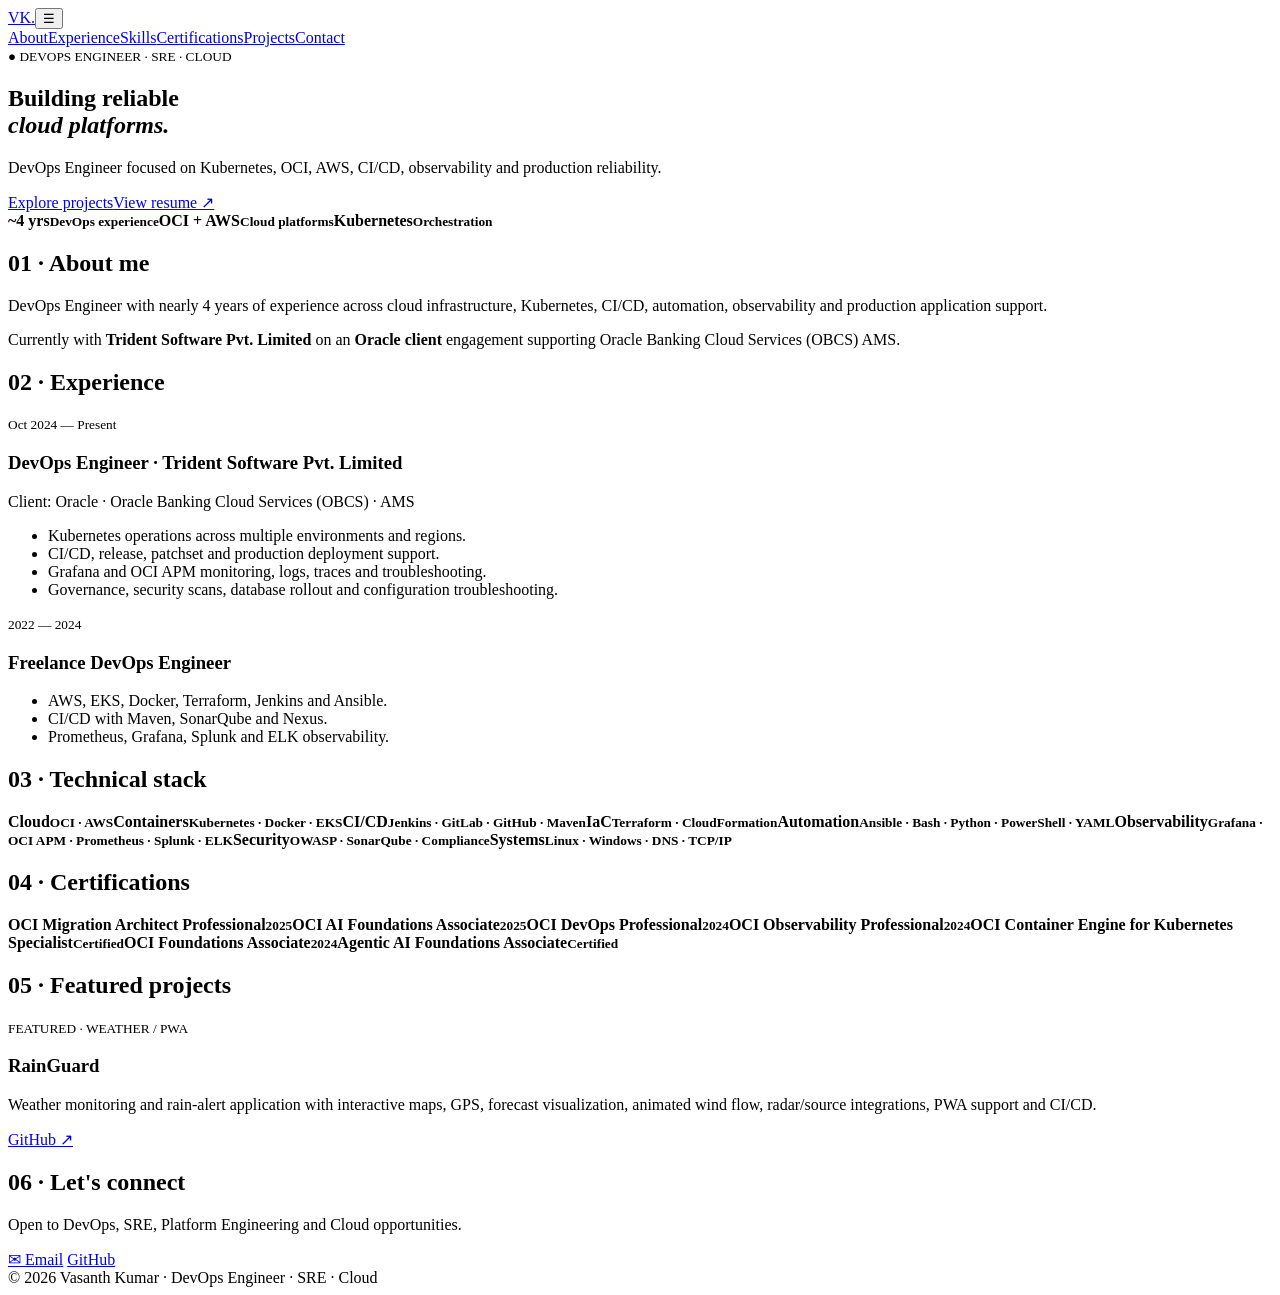
==== index.html @ 2d1461a5 "feat: add professional portfolio homepage" ====
<!doctype html><html lang="en"><head><meta charset="utf-8"><meta name="viewport" content="width=device-width,initial-scale=1"><meta name="description" content="Vasanth Kumar — DevOps Engineer, SRE and Cloud Platform Engineer"><title>Vasanth Kumar | DevOps Engineer • SRE</title><link rel="stylesheet" href="styles.css"></head><body><header><a class="brand" href="#home">VK<span>.</span></a><button id="menu" aria-label="Menu">☰</button><nav><a href="#about">About</a><a href="#experience">Experience</a><a href="#skills">Skills</a><a href="#certifications">Certifications</a><a href="#projects">Projects</a><a href="#contact">Contact</a></nav></header><main><section id="home" class="hero"><small>● DEVOPS ENGINEER · SRE · CLOUD</small><h1>Building reliable<br><em>cloud platforms.</em></h1><p>DevOps Engineer focused on Kubernetes, OCI, AWS, CI/CD, observability and production reliability.</p><div class="actions"><a class="btn" href="#projects">Explore projects</a><a class="btn alt" href="Vasanth_Kumar_DevOps_SRE_Resume_Revised.pdf">View resume ↗</a></div><div class="metrics"><b>~4 yrs<small>DevOps experience</small></b><b>OCI + AWS<small>Cloud platforms</small></b><b>Kubernetes<small>Orchestration</small></b></div></section><section id="about"><h2>01 · About me</h2><div class="card"><p>DevOps Engineer with nearly 4 years of experience across cloud infrastructure, Kubernetes, CI/CD, automation, observability and production application support.</p><p>Currently with <strong>Trident Software Pvt. Limited</strong> on an <strong>Oracle client</strong> engagement supporting Oracle Banking Cloud Services (OBCS) AMS.</p></div></section><section id="experience"><h2>02 · Experience</h2><article><small>Oct 2024 — Present</small><h3>DevOps Engineer · Trident Software Pvt. Limited</h3><p>Client: Oracle · Oracle Banking Cloud Services (OBCS) · AMS</p><ul><li>Kubernetes operations across multiple environments and regions.</li><li>CI/CD, release, patchset and production deployment support.</li><li>Grafana and OCI APM monitoring, logs, traces and troubleshooting.</li><li>Governance, security scans, database rollout and configuration troubleshooting.</li></ul></article><article><small>2022 — 2024</small><h3>Freelance DevOps Engineer</h3><ul><li>AWS, EKS, Docker, Terraform, Jenkins and Ansible.</li><li>CI/CD with Maven, SonarQube and Nexus.</li><li>Prometheus, Grafana, Splunk and ELK observability.</li></ul></article></section><section id="skills"><h2>03 · Technical stack</h2><div class="grid"><b>Cloud<small>OCI · AWS</small></b><b>Containers<small>Kubernetes · Docker · EKS</small></b><b>CI/CD<small>Jenkins · GitLab · GitHub · Maven</small></b><b>IaC<small>Terraform · CloudFormation</small></b><b>Automation<small>Ansible · Bash · Python · PowerShell · YAML</small></b><b>Observability<small>Grafana · OCI APM · Prometheus · Splunk · ELK</small></b><b>Security<small>OWASP · SonarQube · Compliance</small></b><b>Systems<small>Linux · Windows · DNS · TCP/IP</small></b></div></section><section id="certifications"><h2>04 · Certifications</h2><div class="grid"><b>OCI Migration Architect Professional<small>2025</small></b><b>OCI AI Foundations Associate<small>2025</small></b><b>OCI DevOps Professional<small>2024</small></b><b>OCI Observability Professional<small>2024</small></b><b>OCI Container Engine for Kubernetes Specialist<small>Certified</small></b><b>OCI Foundations Associate<small>2024</small></b><b>Agentic AI Foundations Associate<small>Certified</small></b></div></section><section id="projects"><h2>05 · Featured projects</h2><div class="project"><small>FEATURED · WEATHER / PWA</small><h3>RainGuard</h3><p>Weather monitoring and rain-alert application with interactive maps, GPS, forecast visualization, animated wind flow, radar/source integrations, PWA support and CI/CD.</p><a href="https://github.com/Vasanth027/rain-guard" target="_blank">GitHub ↗</a></div></section><section id="contact"><h2>06 · Let's connect</h2><p>Open to DevOps, SRE, Platform Engineering and Cloud opportunities.</p><a class="btn" href="mailto:r.vasanthkumar027@gmail.com">✉ Email</a> <a class="btn alt" href="https://github.com/Vasanth027" target="_blank">GitHub</a></section></main><footer>© 2026 Vasanth Kumar · DevOps Engineer · SRE · Cloud</footer><script src="script.js"></script></body></html>
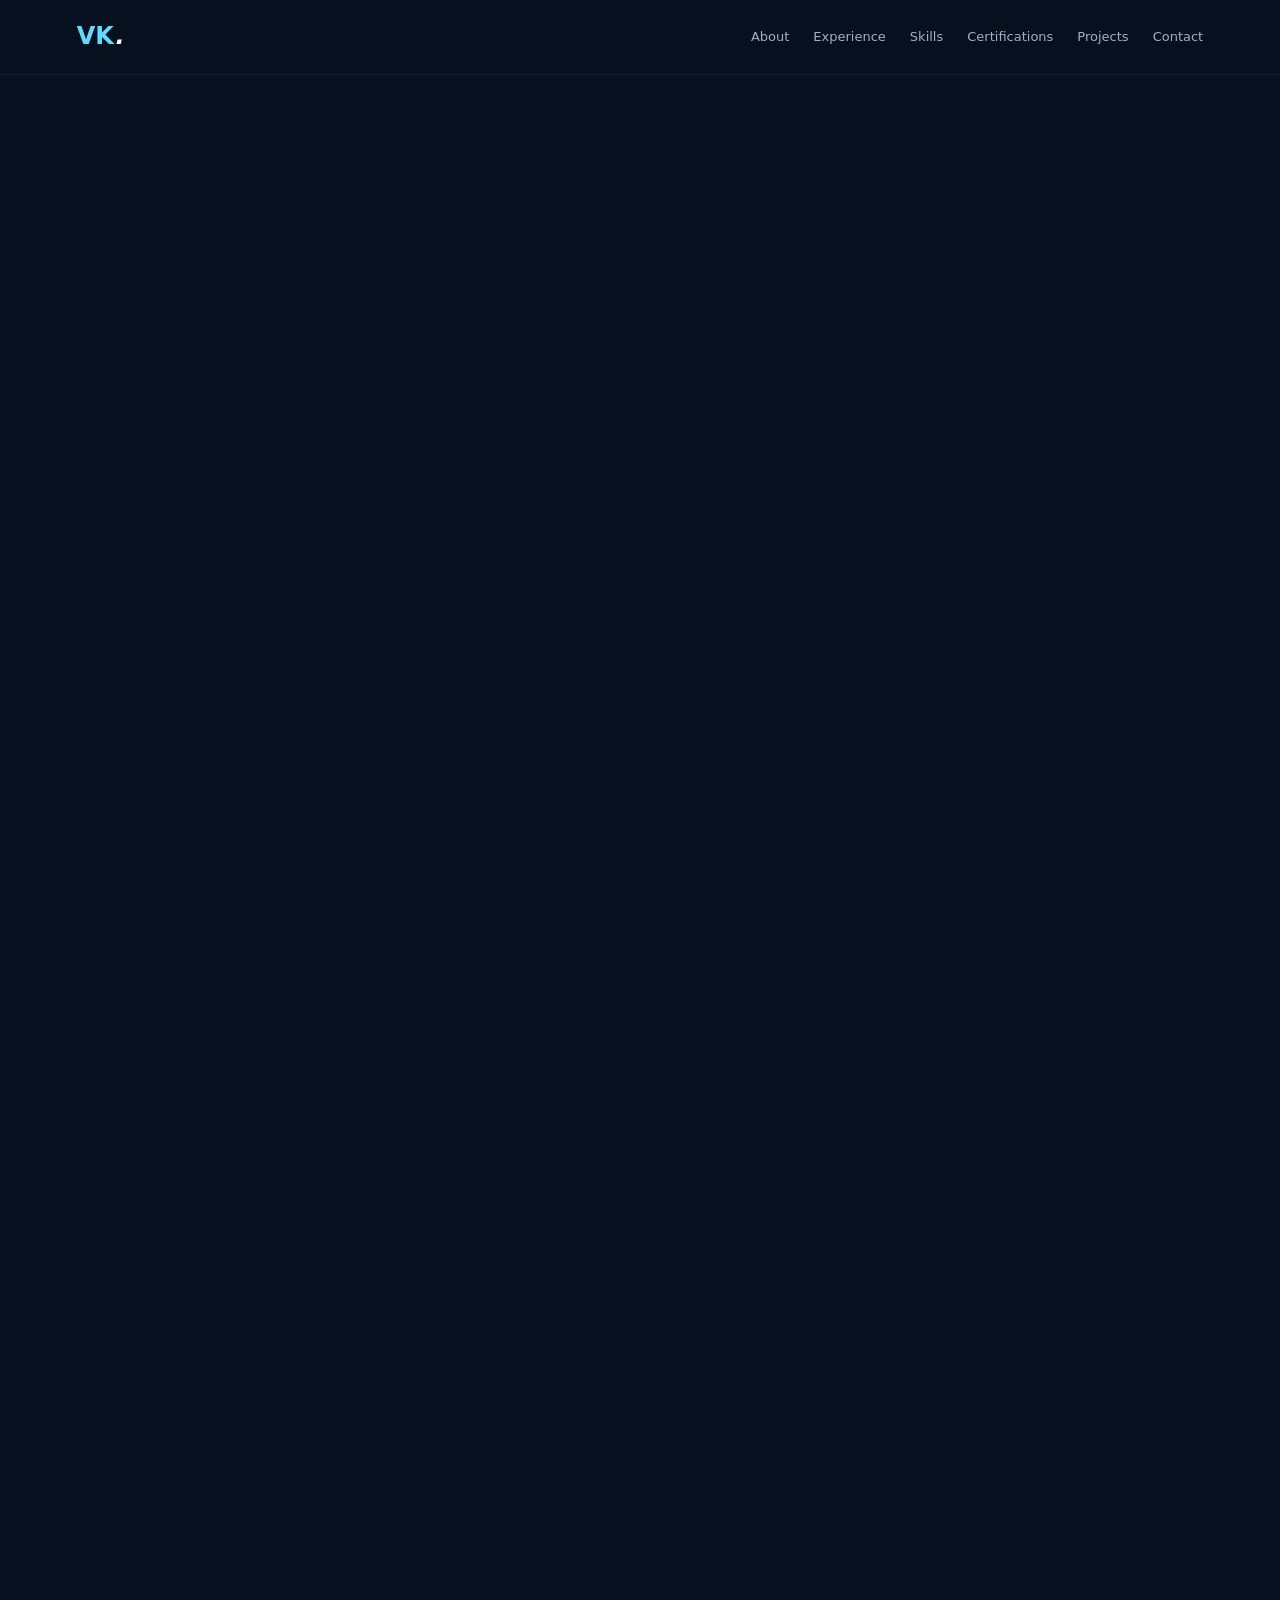
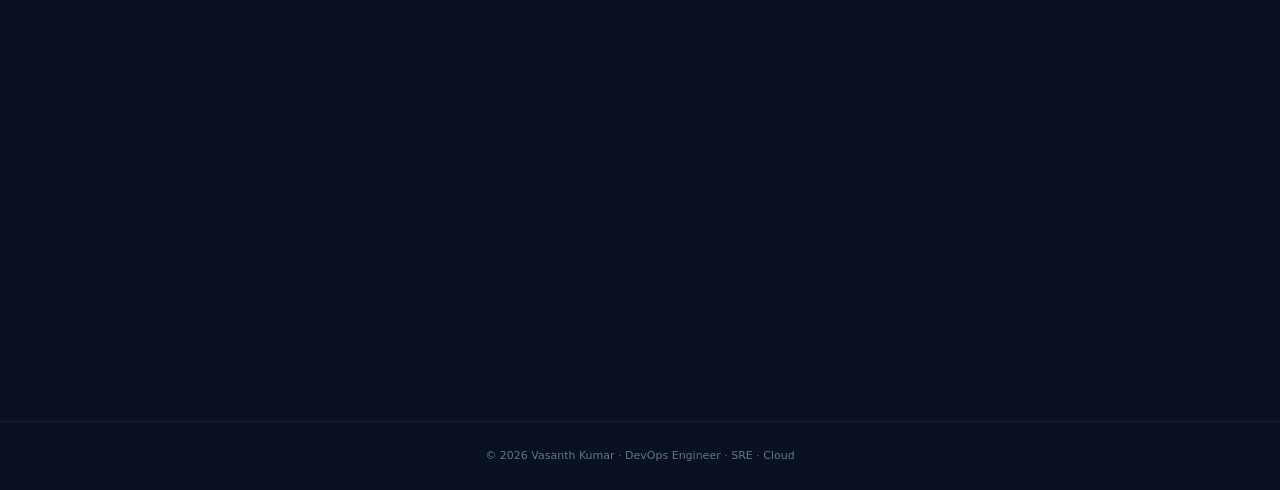
==== commit a340c92d: "Redesign portfolio with responsive corporate UI" ====
--- a/index.html
+++ b/index.html
@@ -1 +1,59 @@
-<!doctype html><html lang="en"><head><meta charset="utf-8"><meta name="viewport" content="width=device-width,initial-scale=1"><meta name="description" content="Vasanth Kumar — DevOps Engineer, SRE and Cloud Platform Engineer"><title>Vasanth Kumar | DevOps Engineer • SRE</title><link rel="stylesheet" href="styles.css"></head><body><header><a class="brand" href="#home">VK<span>.</span></a><button id="menu" aria-label="Menu">☰</button><nav><a href="#about">About</a><a href="#experience">Experience</a><a href="#skills">Skills</a><a href="#certifications">Certifications</a><a href="#projects">Projects</a><a href="#contact">Contact</a></nav></header><main><section id="home" class="hero"><small>● DEVOPS ENGINEER · SRE · CLOUD</small><h1>Building reliable<br><em>cloud platforms.</em></h1><p>DevOps Engineer focused on Kubernetes, OCI, AWS, CI/CD, observability and production reliability.</p><div class="actions"><a class="btn" href="#projects">Explore projects</a><a class="btn alt" href="Vasanth_Kumar_DevOps_SRE_Resume_Revised.pdf">View resume ↗</a></div><div class="metrics"><b>~4 yrs<small>DevOps experience</small></b><b>OCI + AWS<small>Cloud platforms</small></b><b>Kubernetes<small>Orchestration</small></b></div></section><section id="about"><h2>01 · About me</h2><div class="card"><p>DevOps Engineer with nearly 4 years of experience across cloud infrastructure, Kubernetes, CI/CD, automation, observability and production application support.</p><p>Currently with <strong>Trident Software Pvt. Limited</strong> on an <strong>Oracle client</strong> engagement supporting Oracle Banking Cloud Services (OBCS) AMS.</p></div></section><section id="experience"><h2>02 · Experience</h2><article><small>Oct 2024 — Present</small><h3>DevOps Engineer · Trident Software Pvt. Limited</h3><p>Client: Oracle · Oracle Banking Cloud Services (OBCS) · AMS</p><ul><li>Kubernetes operations across multiple environments and regions.</li><li>CI/CD, release, patchset and production deployment support.</li><li>Grafana and OCI APM monitoring, logs, traces and troubleshooting.</li><li>Governance, security scans, database rollout and configuration troubleshooting.</li></ul></article><article><small>2022 — 2024</small><h3>Freelance DevOps Engineer</h3><ul><li>AWS, EKS, Docker, Terraform, Jenkins and Ansible.</li><li>CI/CD with Maven, SonarQube and Nexus.</li><li>Prometheus, Grafana, Splunk and ELK observability.</li></ul></article></section><section id="skills"><h2>03 · Technical stack</h2><div class="grid"><b>Cloud<small>OCI · AWS</small></b><b>Containers<small>Kubernetes · Docker · EKS</small></b><b>CI/CD<small>Jenkins · GitLab · GitHub · Maven</small></b><b>IaC<small>Terraform · CloudFormation</small></b><b>Automation<small>Ansible · Bash · Python · PowerShell · YAML</small></b><b>Observability<small>Grafana · OCI APM · Prometheus · Splunk · ELK</small></b><b>Security<small>OWASP · SonarQube · Compliance</small></b><b>Systems<small>Linux · Windows · DNS · TCP/IP</small></b></div></section><section id="certifications"><h2>04 · Certifications</h2><div class="grid"><b>OCI Migration Architect Professional<small>2025</small></b><b>OCI AI Foundations Associate<small>2025</small></b><b>OCI DevOps Professional<small>2024</small></b><b>OCI Observability Professional<small>2024</small></b><b>OCI Container Engine for Kubernetes Specialist<small>Certified</small></b><b>OCI Foundations Associate<small>2024</small></b><b>Agentic AI Foundations Associate<small>Certified</small></b></div></section><section id="projects"><h2>05 · Featured projects</h2><div class="project"><small>FEATURED · WEATHER / PWA</small><h3>RainGuard</h3><p>Weather monitoring and rain-alert application with interactive maps, GPS, forecast visualization, animated wind flow, radar/source integrations, PWA support and CI/CD.</p><a href="https://github.com/Vasanth027/rain-guard" target="_blank">GitHub ↗</a></div></section><section id="contact"><h2>06 · Let's connect</h2><p>Open to DevOps, SRE, Platform Engineering and Cloud opportunities.</p><a class="btn" href="mailto:r.vasanthkumar027@gmail.com">✉ Email</a> <a class="btn alt" href="https://github.com/Vasanth027" target="_blank">GitHub</a></section></main><footer>© 2026 Vasanth Kumar · DevOps Engineer · SRE · Cloud</footer><script src="script.js"></script></body></html>+<!doctype html>
+<html lang="en">
+<head>
+  <meta charset="utf-8">
+  <meta name="viewport" content="width=device-width, initial-scale=1, viewport-fit=cover">
+  <meta name="theme-color" content="#07111f">
+  <meta name="description" content="Vasanth Kumar — DevOps Engineer, SRE and Cloud Platform Engineer">
+  <title>Vasanth Kumar | DevOps Engineer • SRE • Cloud</title>
+  <link rel="stylesheet" href="styles.css">
+</head>
+<body>
+  <div class="bg-orb orb-one"></div><div class="bg-orb orb-two"></div>
+  <header class="site-header">
+    <a class="brand" href="#home" aria-label="Vasanth Kumar home"><span>VK</span><i>.</i></a>
+    <button id="menu" class="menu-btn" aria-label="Open navigation" aria-expanded="false">☰</button>
+    <nav id="nav">
+      <a href="#about">About</a><a href="#experience">Experience</a><a href="#skills">Skills</a><a href="#certifications">Certifications</a><a href="#projects">Projects</a><a href="#contact">Contact</a>
+    </nav>
+  </header>
+
+  <main>
+    <section id="home" class="hero reveal">
+      <div class="hero-copy">
+        <div class="eyebrow"><span class="pulse"></span> DEVOPS ENGINEER · SRE · CLOUD</div>
+        <h1>Building <span>reliable</span><br>cloud platforms.</h1>
+        <p>DevOps Engineer focused on Kubernetes, OCI, AWS, CI/CD, automation, observability and production reliability.</p>
+        <div class="actions">
+          <a class="btn primary" href="#projects">Explore projects <b>↗</b></a>
+          <a class="btn secondary" href="Vasanth_Kumar_DevOps_SRE_Resume_Revised.pdf" target="_blank">View resume <b>↗</b></a>
+        </div>
+      </div>
+      <div class="hero-panel">
+        <div class="status"><span></span> AVAILABLE FOR OPPORTUNITIES</div>
+        <div class="terminal">
+          <div class="terminal-top"><span></span><span></span><span></span><label>vasanth@cloud:~</label></div>
+          <div class="terminal-body"><p><em>$</em> kubectl get pods --all-namespaces</p><p class="ok">STATUS&nbsp;&nbsp; Running</p><p><em>$</em> terraform plan</p><p class="ok">Infrastructure&nbsp;&nbsp; ready</p><p><em>$</em> ./deploy.sh <span class="cursor"></span></p></div>
+        </div>
+      </div>
+      <div class="stats">
+        <div><strong>~4</strong><span>Years DevOps<br>experience</span></div><div><strong>OCI + AWS</strong><span>Cloud<br>platforms</span></div><div><strong>K8s</strong><span>Container<br>orchestration</span></div><div><strong>24×7</strong><span>Production<br>operations</span></div>
+      </div>
+    </section>
+
+    <section id="about" class="section reveal"><div class="section-head"><span>01</span><h2>About me</h2></div><div class="about-grid"><div class="lead-card"><p>DevOps Engineer with nearly 4 years of experience across cloud infrastructure, Kubernetes, CI/CD, automation, observability and production application support.</p><p>Currently working with <strong>Trident Software Pvt. Limited</strong> on an <strong>Oracle client</strong> engagement supporting Oracle Banking Cloud Services (OBCS) AMS.</p></div><div class="facts"><div><small>ROLE</small><b>DevOps Engineer / SRE</b></div><div><small>FOCUS</small><b>Cloud · Platform · Reliability</b></div><div><small>LOCATION</small><b>Chennai, India</b></div><div><small>OPEN TO</small><b>DevOps · SRE · Platform</b></div></div></div></section>
+
+    <section id="experience" class="section reveal"><div class="section-head"><span>02</span><h2>Experience</h2></div><div class="timeline"><article><div class="date">OCT 2024 — PRESENT</div><h3>DevOps Engineer</h3><h4>Trident Software Pvt. Limited <span>· Oracle client</span></h4><p class="muted">Oracle Banking Cloud Services (OBCS) · Application Management Services</p><ul><li>Kubernetes operations across multiple environments, clusters and regions.</li><li>CI/CD, release, patchset and production deployment support.</li><li>Grafana and OCI APM monitoring, logs, traces and incident troubleshooting.</li><li>Governance, OWASP/security scans, database rollout and configuration troubleshooting.</li><li>Production handovers, operational validation and reliability improvements.</li></ul></article><article><div class="date">2022 — 2024</div><h3>Freelance DevOps Engineer</h3><h4>Independent / Project-based</h4><ul><li>AWS, EKS, Docker, Terraform, Jenkins and Ansible.</li><li>CI/CD with Maven, SonarQube and Nexus.</li><li>Prometheus, Grafana, Splunk and ELK observability.</li></ul></article></div></section>
+
+    <section id="skills" class="section reveal"><div class="section-head"><span>03</span><h2>Technical stack</h2></div><div class="skill-grid"><div><span>☁</span><h3>Cloud</h3><p>OCI · AWS · EKS</p></div><div><span>◈</span><h3>Containers</h3><p>Kubernetes · Docker</p></div><div><span>↻</span><h3>CI/CD</h3><p>Jenkins · GitLab · GitHub · Maven</p></div><div><span>⌘</span><h3>IaC</h3><p>Terraform · CloudFormation</p></div><div><span>⚙</span><h3>Automation</h3><p>Ansible · Bash · Python · PowerShell · YAML</p></div><div><span>◉</span><h3>Observability</h3><p>Grafana · OCI APM · Prometheus · Splunk · ELK</p></div><div><span>✓</span><h3>Security</h3><p>OWASP · SonarQube · Compliance</p></div><div><span>⌁</span><h3>Systems</h3><p>Linux · Windows · DNS · TCP/IP</p></div></div></section>
+
+    <section id="certifications" class="section reveal"><div class="section-head"><span>04</span><h2>Certifications</h2></div><div class="cert-grid"><div><b>OCI Migration Architect</b><span>Professional · 2025</span></div><div><b>OCI AI Foundations</b><span>Associate · 2025</span></div><div><b>OCI DevOps</b><span>Professional · 2024</span></div><div><b>OCI Observability</b><span>Professional · 2024</span></div><div><b>OCI Container Engine for Kubernetes</b><span>Specialist</span></div><div><b>OCI Foundations</b><span>Associate · 2024</span></div><div><b>Agentic AI Foundations</b><span>Associate</span></div><div><b>Oracle Cloud Success Navigator</b><span>Essentials</span></div></div></section>
+
+    <section id="projects" class="section reveal"><div class="section-head"><span>05</span><h2>Featured project</h2></div><div class="project-card"><div class="project-tag">FEATURED · WEATHER / PWA</div><h3>RainGuard</h3><p>Weather monitoring and rain-alert application with interactive maps, GPS, forecast visualization, animated wind flow, radar/source integrations, PWA support and CI/CD.</p><div class="project-stack"><span>Maps</span><span>Weather APIs</span><span>JavaScript</span><span>PWA</span><span>CI/CD</span></div><a href="https://github.com/Vasanth027/rain-guard" target="_blank" rel="noopener">View on GitHub <b>↗</b></a></div></section>
+
+    <section id="contact" class="section contact reveal"><div class="contact-card"><div><div class="eyebrow">06 · LET'S CONNECT</div><h2>Ready to build<br><span>reliable systems.</span></h2><p>Open to DevOps, SRE, Platform Engineering and Cloud opportunities.</p></div><div class="contact-actions"><a class="btn primary" href="mailto:r.vasanthkumar027@gmail.com">Email me <b>↗</b></a><a class="btn secondary" href="https://github.com/Vasanth027" target="_blank" rel="noopener">GitHub <b>↗</b></a></div></div></section>
+  </main>
+  <footer>© 2026 Vasanth Kumar <span>·</span> DevOps Engineer · SRE · Cloud</footer>
+  <script src="script.js"></script>
+</body>
+</html>
--- a/styles.css
+++ b/styles.css
@@ -0,0 +1 @@
+*{box-sizing:border-box}html{scroll-behavior:smooth}body{margin:0;background:#07111f;color:#edf6ff;font:15px/1.65 Inter,system-ui,sans-serif}.ambient{position:fixed;inset:0;z-index:-2;background:radial-gradient(circle at 12% 5%,#164768,transparent 34%),radial-gradient(circle at 90% 18%,#222a62,transparent 32%),#07111f}header{position:sticky;top:0;z-index:10;display:flex;justify-content:space-between;align-items:center;padding:17px 6%;background:#07111fe8;backdrop-filter:blur(18px);border-bottom:1px solid #fff1}.brand{color:#fff;text-decoration:none;font-size:24px;font-weight:900}.brand span{color:#61dcff}nav{display:flex;gap:24px}nav a{color:#9eb1c7;text-decoration:none;font-size:13px}nav a:hover{color:#fff}#menu{display:none;background:none;border:0;color:#fff;font-size:23px}.hero,section{width:min(1080px,90%);margin:auto}.hero{min-height:87vh;display:flex;flex-direction:column;justify-content:center}.hero>small{color:#7fe3ff;font:700 12px ui-monospace,monospace;letter-spacing:.12em}.hero h1{font-size:clamp(48px,8vw,90px);line-height:.98;letter-spacing:-.06em;margin:22px 0}.hero em{font-style:normal;background:linear-gradient(90deg,#64e5ff,#8e9dff);background-clip:text;color:transparent}.hero>p{max-width:650px;color:#9db0c7;font-size:19px}.actions{display:flex;gap:12px;margin:27px 0 50px}.btn{display:inline-block;padding:12px 18px;border-radius:12px;text-decoration:none;font-weight:800;font-size:13px;background:#eaf7ff;color:#07111f}.btn.alt{border:1px solid #ffffff1c;color:#dceafa;background:#ffffff08}.metrics{display:flex;gap:55px}.metrics b{font-size:21px}.metrics small{display:block;color:#71869e;font-size:12px;font-weight:400}section{padding:82px 0}h2{font-size:34px;letter-spacing:-.04em;margin:0 0 27px}.card,article,.grid b,.project{border:1px solid #ffffff12;background:#ffffff07;border-radius:19px;box-shadow:0 20px 60px #0002}.card{padding:28px;color:#b7c6d6;font-size:17px}article{padding:25px;margin-bottom:14px}article>small,.project>small{color:#62dcff;font:700 11px ui-monospace,monospace}article h3{font-size:22px;margin:6px 0}article p{color:#8ca1b7}article li{color:#a9bbcd;margin:6px 0}.grid{display:grid;grid-template-columns:repeat(4,1fr);gap:12px}.grid b{padding:19px}.grid small{display:block;color:#8297ad;font-size:12px;margin-top:5px;font-weight:400}.project{padding:28px;background:linear-gradient(135deg,#102e43,#121a3b)}.project h3{font-size:28px;margin:8px 0}.project p{color:#a5b7ca}.project a{color:#60dcff;text-decoration:none;font-weight:800}footer{text-align:center;color:#61758b;border-top:1px solid #fff1;padding:25px;font-size:11px}@media(max-width:800px){nav{display:none}#menu{display:block}.hero h1{font-size:54px}.hero>p{font-size:16px}.metrics{gap:25px;flex-wrap:wrap}.grid{grid-template-columns:repeat(2,1fr)}section{padding:60px 0}}
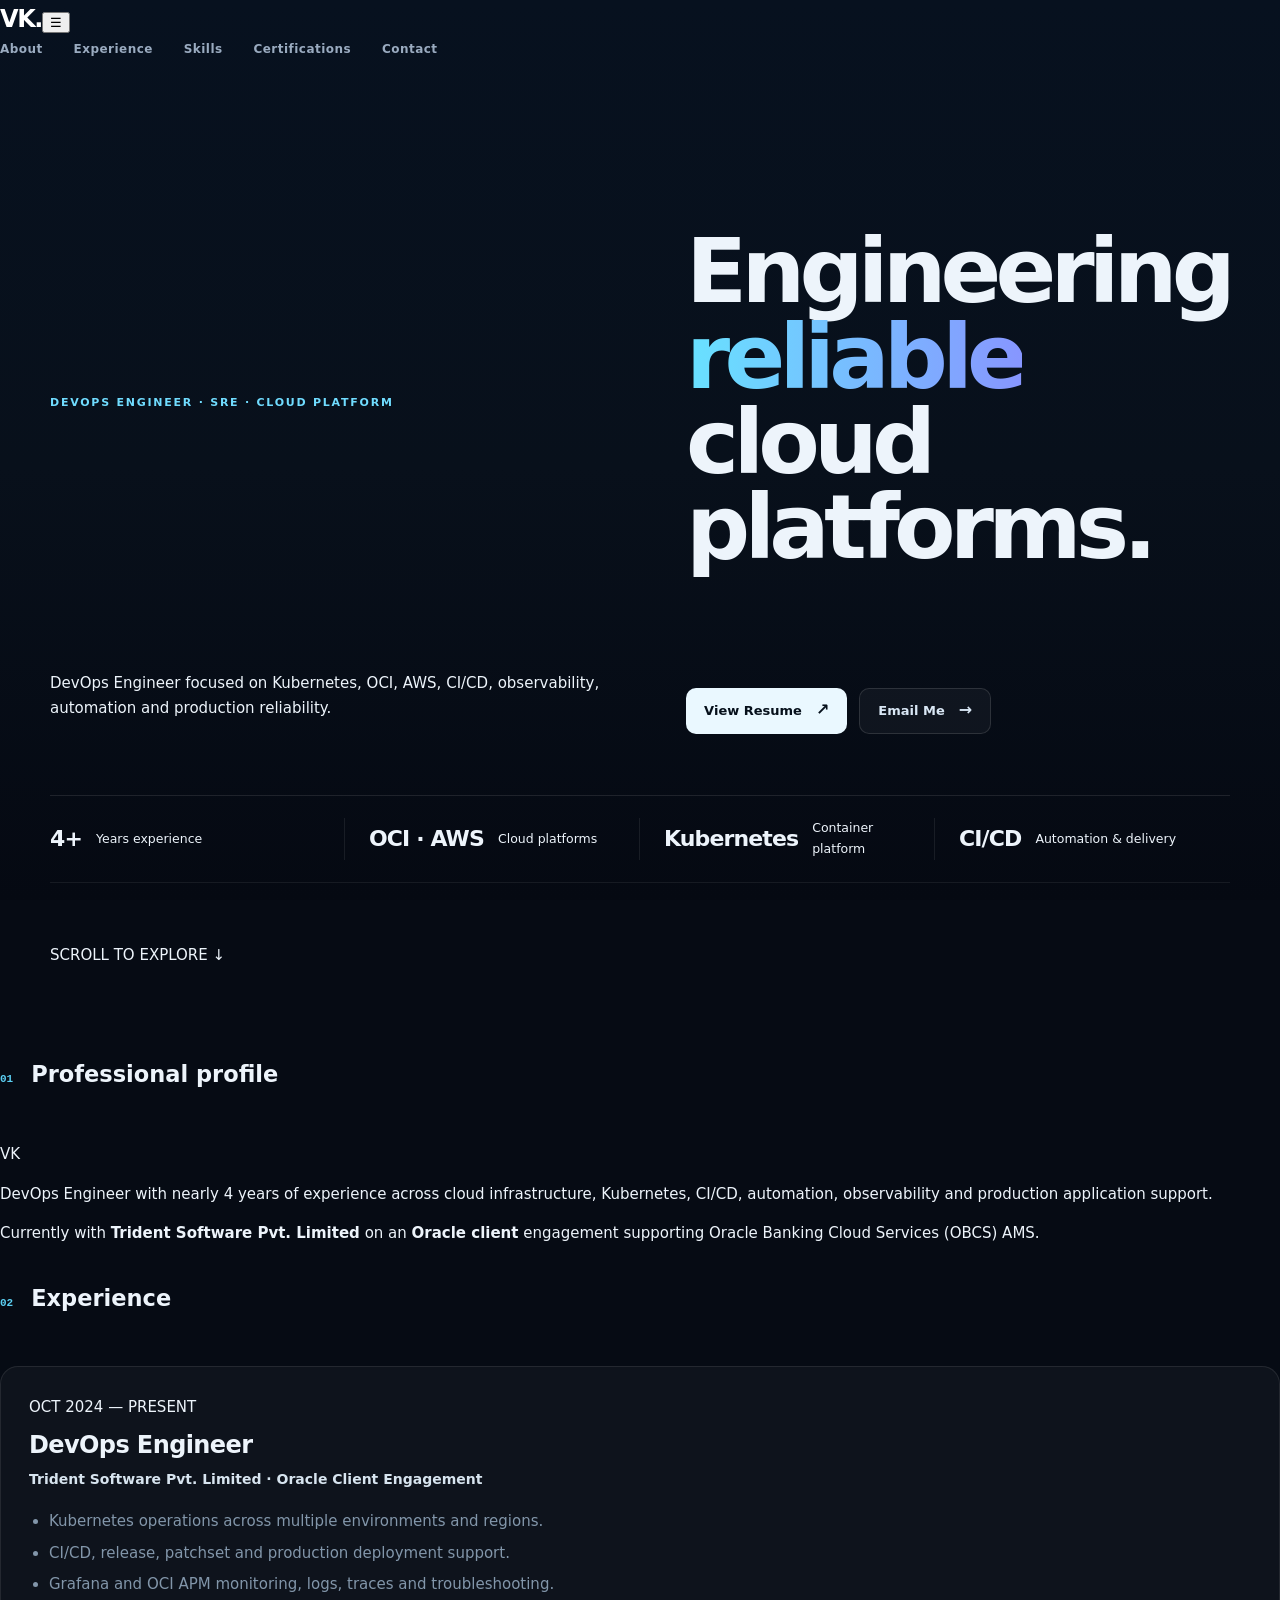
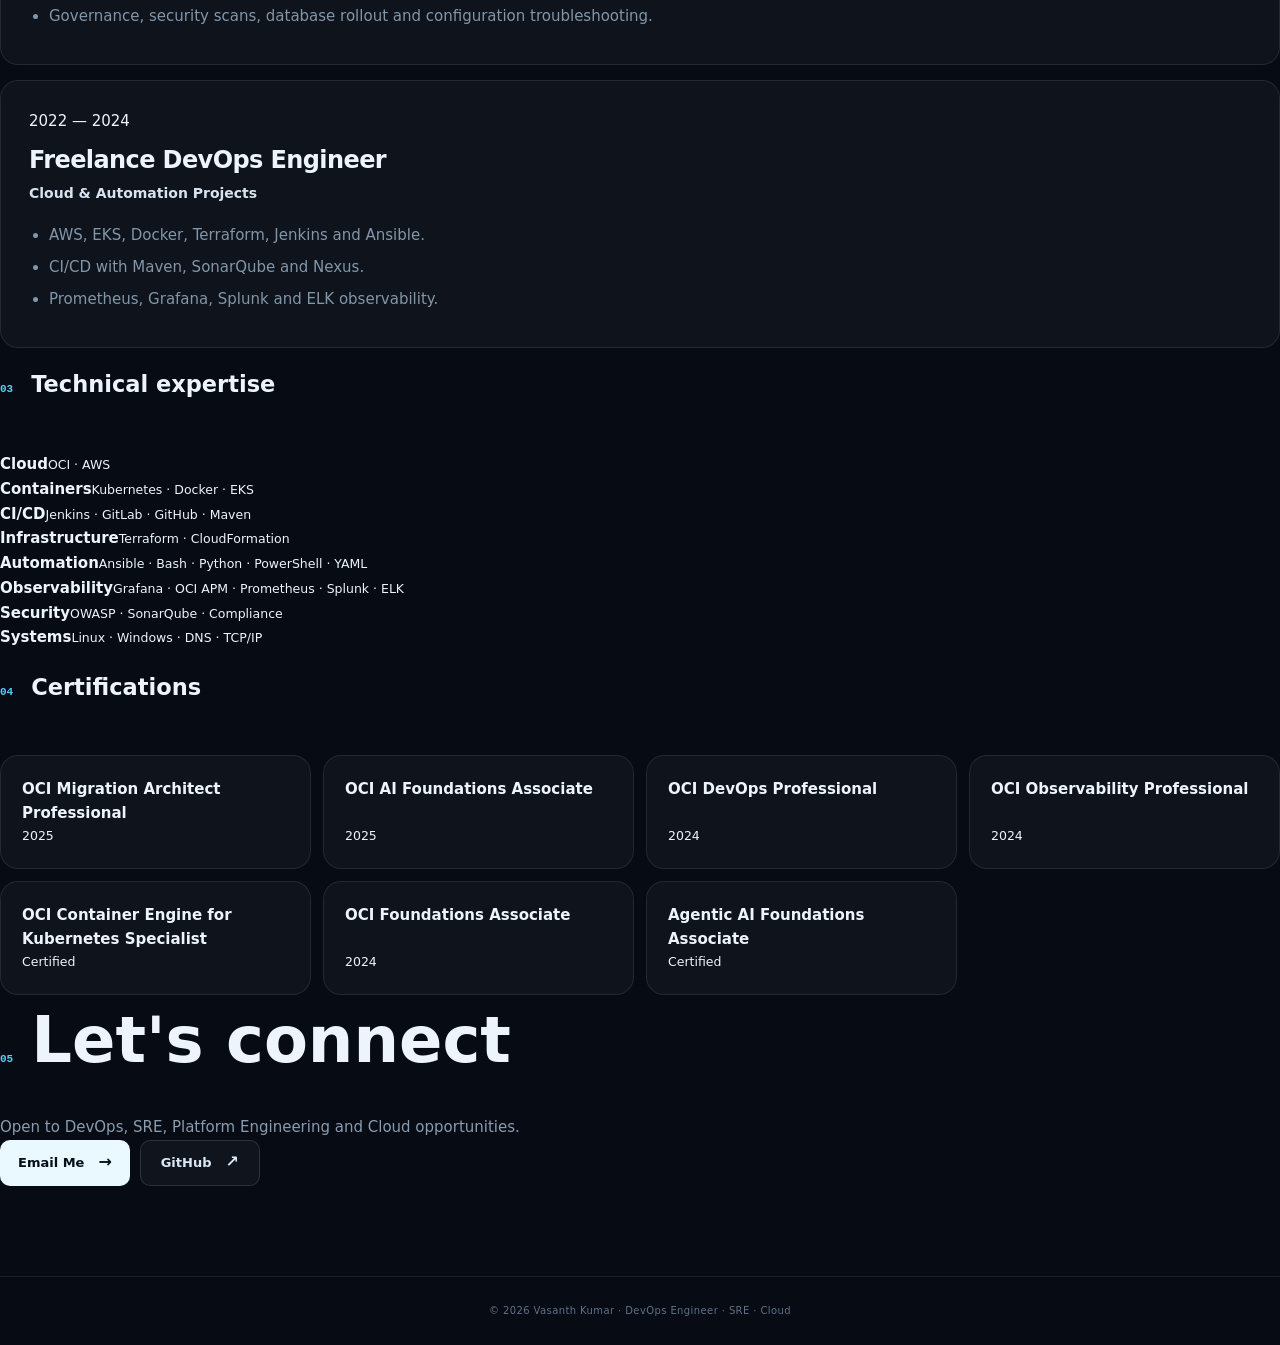
==== commit 2b016f67: "Refine portfolio for premium recruiter-focused UI" ====
--- a/index.html
+++ b/index.html
@@ -1,59 +1,27 @@
 <!doctype html>
 <html lang="en">
 <head>
-  <meta charset="utf-8">
-  <meta name="viewport" content="width=device-width, initial-scale=1, viewport-fit=cover">
-  <meta name="theme-color" content="#07111f">
-  <meta name="description" content="Vasanth Kumar — DevOps Engineer, SRE and Cloud Platform Engineer">
-  <title>Vasanth Kumar | DevOps Engineer • SRE • Cloud</title>
-  <link rel="stylesheet" href="styles.css">
+<meta charset="utf-8"><meta name="viewport" content="width=device-width,initial-scale=1">
+<meta name="description" content="Vasanth Kumar — DevOps Engineer, SRE and Cloud Platform Engineer">
+<title>Vasanth Kumar | DevOps Engineer • SRE • Cloud</title>
+<link rel="stylesheet" href="styles.css">
 </head>
 <body>
-  <div class="bg-orb orb-one"></div><div class="bg-orb orb-two"></div>
-  <header class="site-header">
-    <a class="brand" href="#home" aria-label="Vasanth Kumar home"><span>VK</span><i>.</i></a>
-    <button id="menu" class="menu-btn" aria-label="Open navigation" aria-expanded="false">☰</button>
-    <nav id="nav">
-      <a href="#about">About</a><a href="#experience">Experience</a><a href="#skills">Skills</a><a href="#certifications">Certifications</a><a href="#projects">Projects</a><a href="#contact">Contact</a>
-    </nav>
-  </header>
-
-  <main>
-    <section id="home" class="hero reveal">
-      <div class="hero-copy">
-        <div class="eyebrow"><span class="pulse"></span> DEVOPS ENGINEER · SRE · CLOUD</div>
-        <h1>Building <span>reliable</span><br>cloud platforms.</h1>
-        <p>DevOps Engineer focused on Kubernetes, OCI, AWS, CI/CD, automation, observability and production reliability.</p>
-        <div class="actions">
-          <a class="btn primary" href="#projects">Explore projects <b>↗</b></a>
-          <a class="btn secondary" href="Vasanth_Kumar_DevOps_SRE_Resume_Revised.pdf" target="_blank">View resume <b>↗</b></a>
-        </div>
-      </div>
-      <div class="hero-panel">
-        <div class="status"><span></span> AVAILABLE FOR OPPORTUNITIES</div>
-        <div class="terminal">
-          <div class="terminal-top"><span></span><span></span><span></span><label>vasanth@cloud:~</label></div>
-          <div class="terminal-body"><p><em>$</em> kubectl get pods --all-namespaces</p><p class="ok">STATUS&nbsp;&nbsp; Running</p><p><em>$</em> terraform plan</p><p class="ok">Infrastructure&nbsp;&nbsp; ready</p><p><em>$</em> ./deploy.sh <span class="cursor"></span></p></div>
-        </div>
-      </div>
-      <div class="stats">
-        <div><strong>~4</strong><span>Years DevOps<br>experience</span></div><div><strong>OCI + AWS</strong><span>Cloud<br>platforms</span></div><div><strong>K8s</strong><span>Container<br>orchestration</span></div><div><strong>24×7</strong><span>Production<br>operations</span></div>
-      </div>
-    </section>
-
-    <section id="about" class="section reveal"><div class="section-head"><span>01</span><h2>About me</h2></div><div class="about-grid"><div class="lead-card"><p>DevOps Engineer with nearly 4 years of experience across cloud infrastructure, Kubernetes, CI/CD, automation, observability and production application support.</p><p>Currently working with <strong>Trident Software Pvt. Limited</strong> on an <strong>Oracle client</strong> engagement supporting Oracle Banking Cloud Services (OBCS) AMS.</p></div><div class="facts"><div><small>ROLE</small><b>DevOps Engineer / SRE</b></div><div><small>FOCUS</small><b>Cloud · Platform · Reliability</b></div><div><small>LOCATION</small><b>Chennai, India</b></div><div><small>OPEN TO</small><b>DevOps · SRE · Platform</b></div></div></div></section>
-
-    <section id="experience" class="section reveal"><div class="section-head"><span>02</span><h2>Experience</h2></div><div class="timeline"><article><div class="date">OCT 2024 — PRESENT</div><h3>DevOps Engineer</h3><h4>Trident Software Pvt. Limited <span>· Oracle client</span></h4><p class="muted">Oracle Banking Cloud Services (OBCS) · Application Management Services</p><ul><li>Kubernetes operations across multiple environments, clusters and regions.</li><li>CI/CD, release, patchset and production deployment support.</li><li>Grafana and OCI APM monitoring, logs, traces and incident troubleshooting.</li><li>Governance, OWASP/security scans, database rollout and configuration troubleshooting.</li><li>Production handovers, operational validation and reliability improvements.</li></ul></article><article><div class="date">2022 — 2024</div><h3>Freelance DevOps Engineer</h3><h4>Independent / Project-based</h4><ul><li>AWS, EKS, Docker, Terraform, Jenkins and Ansible.</li><li>CI/CD with Maven, SonarQube and Nexus.</li><li>Prometheus, Grafana, Splunk and ELK observability.</li></ul></article></div></section>
-
-    <section id="skills" class="section reveal"><div class="section-head"><span>03</span><h2>Technical stack</h2></div><div class="skill-grid"><div><span>☁</span><h3>Cloud</h3><p>OCI · AWS · EKS</p></div><div><span>◈</span><h3>Containers</h3><p>Kubernetes · Docker</p></div><div><span>↻</span><h3>CI/CD</h3><p>Jenkins · GitLab · GitHub · Maven</p></div><div><span>⌘</span><h3>IaC</h3><p>Terraform · CloudFormation</p></div><div><span>⚙</span><h3>Automation</h3><p>Ansible · Bash · Python · PowerShell · YAML</p></div><div><span>◉</span><h3>Observability</h3><p>Grafana · OCI APM · Prometheus · Splunk · ELK</p></div><div><span>✓</span><h3>Security</h3><p>OWASP · SonarQube · Compliance</p></div><div><span>⌁</span><h3>Systems</h3><p>Linux · Windows · DNS · TCP/IP</p></div></div></section>
-
-    <section id="certifications" class="section reveal"><div class="section-head"><span>04</span><h2>Certifications</h2></div><div class="cert-grid"><div><b>OCI Migration Architect</b><span>Professional · 2025</span></div><div><b>OCI AI Foundations</b><span>Associate · 2025</span></div><div><b>OCI DevOps</b><span>Professional · 2024</span></div><div><b>OCI Observability</b><span>Professional · 2024</span></div><div><b>OCI Container Engine for Kubernetes</b><span>Specialist</span></div><div><b>OCI Foundations</b><span>Associate · 2024</span></div><div><b>Agentic AI Foundations</b><span>Associate</span></div><div><b>Oracle Cloud Success Navigator</b><span>Essentials</span></div></div></section>
-
-    <section id="projects" class="section reveal"><div class="section-head"><span>05</span><h2>Featured project</h2></div><div class="project-card"><div class="project-tag">FEATURED · WEATHER / PWA</div><h3>RainGuard</h3><p>Weather monitoring and rain-alert application with interactive maps, GPS, forecast visualization, animated wind flow, radar/source integrations, PWA support and CI/CD.</p><div class="project-stack"><span>Maps</span><span>Weather APIs</span><span>JavaScript</span><span>PWA</span><span>CI/CD</span></div><a href="https://github.com/Vasanth027/rain-guard" target="_blank" rel="noopener">View on GitHub <b>↗</b></a></div></section>
-
-    <section id="contact" class="section contact reveal"><div class="contact-card"><div><div class="eyebrow">06 · LET'S CONNECT</div><h2>Ready to build<br><span>reliable systems.</span></h2><p>Open to DevOps, SRE, Platform Engineering and Cloud opportunities.</p></div><div class="contact-actions"><a class="btn primary" href="mailto:r.vasanthkumar027@gmail.com">Email me <b>↗</b></a><a class="btn secondary" href="https://github.com/Vasanth027" target="_blank" rel="noopener">GitHub <b>↗</b></a></div></div></section>
-  </main>
-  <footer>© 2026 Vasanth Kumar <span>·</span> DevOps Engineer · SRE · Cloud</footer>
-  <script src="script.js"></script>
-</body>
-</html>+<div class="bg"><span></span><span></span><span></span></div>
+<header><a class="brand" href="#home">VK<span>.</span></a><button id="menu" aria-label="Open navigation">☰</button><nav><a href="#about">About</a><a href="#experience">Experience</a><a href="#skills">Skills</a><a href="#certifications">Certifications</a><a href="#contact">Contact</a></nav></header>
+<main>
+<section id="home" class="hero">
+<div class="eyebrow"><i></i> DEVOPS ENGINEER · SRE · CLOUD PLATFORM</div>
+<h1>Engineering <span>reliable</span><br>cloud platforms.</h1>
+<p>DevOps Engineer focused on Kubernetes, OCI, AWS, CI/CD, observability, automation and production reliability.</p>
+<div class="actions"><a class="btn primary" href="Vasanth_Kumar_DevOps_SRE_Resume_Revised.pdf" target="_blank" rel="noopener">View Resume <b>↗</b></a><a class="btn secondary" href="mailto:r.vasanthkumar027@gmail.com?subject=DevOps%20Opportunity%20-%20Vasanth%20Kumar">Email Me <b>→</b></a></div>
+<div class="stats"><div><strong>4+</strong><small>Years experience</small></div><div><strong>OCI · AWS</strong><small>Cloud platforms</small></div><div><strong>Kubernetes</strong><small>Container platform</small></div><div><strong>CI/CD</strong><small>Automation & delivery</small></div></div>
+<div class="scroll-hint">SCROLL TO EXPLORE <span>↓</span></div>
+</section>
+<section id="about"><div class="section-head"><span>01</span><h2>Professional profile</h2></div><div class="profile-card"><div class="profile-mark">VK</div><div><p>DevOps Engineer with nearly 4 years of experience across cloud infrastructure, Kubernetes, CI/CD, automation, observability and production application support.</p><p>Currently with <strong>Trident Software Pvt. Limited</strong> on an <strong>Oracle client</strong> engagement supporting Oracle Banking Cloud Services (OBCS) AMS.</p></div></div></section>
+<section id="experience"><div class="section-head"><span>02</span><h2>Experience</h2></div><div class="timeline"><article><div class="period">OCT 2024 — PRESENT</div><h3>DevOps Engineer</h3><h4>Trident Software Pvt. Limited · Oracle Client Engagement</h4><ul><li>Kubernetes operations across multiple environments and regions.</li><li>CI/CD, release, patchset and production deployment support.</li><li>Grafana and OCI APM monitoring, logs, traces and troubleshooting.</li><li>Governance, security scans, database rollout and configuration troubleshooting.</li></ul></article><article><div class="period">2022 — 2024</div><h3>Freelance DevOps Engineer</h3><h4>Cloud & Automation Projects</h4><ul><li>AWS, EKS, Docker, Terraform, Jenkins and Ansible.</li><li>CI/CD with Maven, SonarQube and Nexus.</li><li>Prometheus, Grafana, Splunk and ELK observability.</li></ul></article></div></section>
+<section id="skills"><div class="section-head"><span>03</span><h2>Technical expertise</h2></div><div class="grid"><div><b>Cloud</b><small>OCI · AWS</small></div><div><b>Containers</b><small>Kubernetes · Docker · EKS</small></div><div><b>CI/CD</b><small>Jenkins · GitLab · GitHub · Maven</small></div><div><b>Infrastructure</b><small>Terraform · CloudFormation</small></div><div><b>Automation</b><small>Ansible · Bash · Python · PowerShell · YAML</small></div><div><b>Observability</b><small>Grafana · OCI APM · Prometheus · Splunk · ELK</small></div><div><b>Security</b><small>OWASP · SonarQube · Compliance</small></div><div><b>Systems</b><small>Linux · Windows · DNS · TCP/IP</small></div></div></section>
+<section id="certifications"><div class="section-head"><span>04</span><h2>Certifications</h2></div><div class="cert-grid"><div><strong>OCI Migration Architect Professional</strong><small>2025</small></div><div><strong>OCI AI Foundations Associate</strong><small>2025</small></div><div><strong>OCI DevOps Professional</strong><small>2024</small></div><div><strong>OCI Observability Professional</strong><small>2024</small></div><div><strong>OCI Container Engine for Kubernetes Specialist</strong><small>Certified</small></div><div><strong>OCI Foundations Associate</strong><small>2024</small></div><div><strong>Agentic AI Foundations Associate</strong><small>Certified</small></div></div></section>
+<section id="contact" class="contact"><div class="section-head"><span>05</span><h2>Let's connect</h2></div><p>Open to DevOps, SRE, Platform Engineering and Cloud opportunities.</p><div class="contact-actions"><a class="btn primary" href="mailto:r.vasanthkumar027@gmail.com?subject=DevOps%20Opportunity%20-%20Vasanth%20Kumar">Email Me <b>→</b></a><a class="btn secondary" href="https://github.com/Vasanth027" target="_blank" rel="noopener">GitHub <b>↗</b></a></div></section>
+</main><footer>© 2026 Vasanth Kumar · DevOps Engineer · SRE · Cloud</footer><script src="script.js"></script>
+</body></html>
--- a/styles.css
+++ b/styles.css
@@ -1 +1 @@
-*{box-sizing:border-box}html{scroll-behavior:smooth}body{margin:0;background:#07111f;color:#edf6ff;font:15px/1.65 Inter,system-ui,sans-serif}.ambient{position:fixed;inset:0;z-index:-2;background:radial-gradient(circle at 12% 5%,#164768,transparent 34%),radial-gradient(circle at 90% 18%,#222a62,transparent 32%),#07111f}header{position:sticky;top:0;z-index:10;display:flex;justify-content:space-between;align-items:center;padding:17px 6%;background:#07111fe8;backdrop-filter:blur(18px);border-bottom:1px solid #fff1}.brand{color:#fff;text-decoration:none;font-size:24px;font-weight:900}.brand span{color:#61dcff}nav{display:flex;gap:24px}nav a{color:#9eb1c7;text-decoration:none;font-size:13px}nav a:hover{color:#fff}#menu{display:none;background:none;border:0;color:#fff;font-size:23px}.hero,section{width:min(1080px,90%);margin:auto}.hero{min-height:87vh;display:flex;flex-direction:column;justify-content:center}.hero>small{color:#7fe3ff;font:700 12px ui-monospace,monospace;letter-spacing:.12em}.hero h1{font-size:clamp(48px,8vw,90px);line-height:.98;letter-spacing:-.06em;margin:22px 0}.hero em{font-style:normal;background:linear-gradient(90deg,#64e5ff,#8e9dff);background-clip:text;color:transparent}.hero>p{max-width:650px;color:#9db0c7;font-size:19px}.actions{display:flex;gap:12px;margin:27px 0 50px}.btn{display:inline-block;padding:12px 18px;border-radius:12px;text-decoration:none;font-weight:800;font-size:13px;background:#eaf7ff;color:#07111f}.btn.alt{border:1px solid #ffffff1c;color:#dceafa;background:#ffffff08}.metrics{display:flex;gap:55px}.metrics b{font-size:21px}.metrics small{display:block;color:#71869e;font-size:12px;font-weight:400}section{padding:82px 0}h2{font-size:34px;letter-spacing:-.04em;margin:0 0 27px}.card,article,.grid b,.project{border:1px solid #ffffff12;background:#ffffff07;border-radius:19px;box-shadow:0 20px 60px #0002}.card{padding:28px;color:#b7c6d6;font-size:17px}article{padding:25px;margin-bottom:14px}article>small,.project>small{color:#62dcff;font:700 11px ui-monospace,monospace}article h3{font-size:22px;margin:6px 0}article p{color:#8ca1b7}article li{color:#a9bbcd;margin:6px 0}.grid{display:grid;grid-template-columns:repeat(4,1fr);gap:12px}.grid b{padding:19px}.grid small{display:block;color:#8297ad;font-size:12px;margin-top:5px;font-weight:400}.project{padding:28px;background:linear-gradient(135deg,#102e43,#121a3b)}.project h3{font-size:28px;margin:8px 0}.project p{color:#a5b7ca}.project a{color:#60dcff;text-decoration:none;font-weight:800}footer{text-align:center;color:#61758b;border-top:1px solid #fff1;padding:25px;font-size:11px}@media(max-width:800px){nav{display:none}#menu{display:block}.hero h1{font-size:54px}.hero>p{font-size:16px}.metrics{gap:25px;flex-wrap:wrap}.grid{grid-template-columns:repeat(2,1fr)}section{padding:60px 0}}+*{box-sizing:border-box}html{scroll-behavior:smooth}body{margin:0;min-width:320px;background:#060b14;color:#edf4fb;font:15px/1.65 Inter,ui-sans-serif,system-ui,-apple-system,BlinkMacSystemFont,"Segoe UI",sans-serif;overflow-x:hidden}body:before{content:"";position:fixed;inset:0;z-index:-3;background:linear-gradient(180deg,#07111f 0%,#08101b 52%,#050912 100%)}.bg-orb{position:fixed;z-index:-2;width:42vw;height:42vw;border-radius:50%;filter:blur(80px);opacity:.18;pointer-events:none}.orb-one{top:-18vw;left:-12vw;background:#1686c9}.orb-two{right:-18vw;top:35%;background:#4d55d8}.site-header{position:fixed;top:0;left:0;right:0;z-index:50;height:72px;display:flex;align-items:center;justify-content:space-between;padding:0 clamp(20px,5vw,72px);background:rgba(6,11,20,.76);border-bottom:1px solid rgba(255,255,255,.08);backdrop-filter:blur(18px);-webkit-backdrop-filter:blur(18px)}.brand{color:#fff;text-decoration:none;font-size:24px;font-weight:900;letter-spacing:-.06em}.brand i{font-style:normal;color:#63dcff}.menu-btn{display:none;border:0;background:transparent;color:#fff;font-size:26px;cursor:pointer}nav{display:flex;align-items:center;gap:clamp(16px,2.4vw,32px)}nav a{color:#9aabc0;text-decoration:none;font-size:12px;font-weight:700;letter-spacing:.04em;transition:.2s}nav a:hover,nav a.active{color:#fff}.hero,.section{width:min(1180px,calc(100% - 40px));margin:auto}.hero{min-height:100svh;padding:150px 0 70px;display:grid;grid-template-columns:1.15fr .85fr;align-items:center;gap:60px;position:relative}.eyebrow{font-size:11px;font-weight:800;letter-spacing:.16em;color:#70dcff}.pulse{display:inline-block;width:7px;height:7px;border-radius:50%;background:#56e0a0;box-shadow:0 0 0 5px rgba(86,224,160,.12);margin-right:9px;vertical-align:1px}.hero h1{font-size:clamp(52px,7vw,94px);line-height:.95;letter-spacing:-.065em;margin:20px 0 26px}.hero h1 span,.contact h2 span{background:linear-gradient(90deg,#68e2ff,#8796ff);-webkit-background-clip:text;background-clip:text;color:transparent}.hero-copy>p{max-width:650px;color:#9caec2;font-size:18px;margin:0}.actions{display:flex;gap:12px;margin-top:30px;flex-wrap:wrap}.btn{display:inline-flex;align-items:center;justify-content:center;gap:14px;min-height:46px;padding:0 18px;border-radius:10px;text-decoration:none;font-size:13px;font-weight:800;transition:transform .2s,background .2s,border-color .2s}.btn:hover{transform:translateY(-2px)}.btn b{font-size:16px}.primary{background:#eaf8ff;color:#06101b}.primary:hover{background:#fff}.secondary{background:rgba(255,255,255,.04);border:1px solid rgba(255,255,255,.12);color:#d9e7f5}.secondary:hover{border-color:rgba(255,255,255,.28);background:rgba(255,255,255,.07)}.hero-panel{align-self:center}.status{font-size:10px;letter-spacing:.12em;color:#7e91a7;font-weight:800;margin:0 0 12px}.status span{display:inline-block;width:6px;height:6px;background:#5de0a0;border-radius:50%;margin-right:7px}.terminal{border:1px solid rgba(255,255,255,.1);border-radius:18px;background:rgba(12,21,34,.82);box-shadow:0 30px 100px rgba(0,0,0,.35);overflow:hidden}.terminal-top{height:42px;display:flex;align-items:center;gap:6px;padding:0 15px;border-bottom:1px solid rgba(255,255,255,.08);background:rgba(255,255,255,.025)}.terminal-top>span{width:8px;height:8px;border-radius:50%;background:#536274}.terminal-top label{margin-left:auto;color:#687b91;font:10px ui-monospace,monospace}.terminal-body{padding:24px;color:#9cafc3;font:12px/2 ui-monospace,SFMono-Regular,Menlo,monospace}.terminal-body p{margin:0}.terminal-body em{color:#65dcff;font-style:normal}.terminal-body .ok{color:#61dda4;padding-left:18px}.cursor{display:inline-block;width:7px;height:14px;background:#68ddff;vertical-align:-2px;animation:blink 1s infinite}.stats{grid-column:1/-1;display:grid;grid-template-columns:repeat(4,1fr);border-top:1px solid rgba(255,255,255,.1);border-bottom:1px solid rgba(255,255,255,.07);padding:22px 0}.stats div{display:flex;align-items:center;gap:14px;padding:0 24px;border-right:1px solid rgba(255,255,255,.08)}.stats div:first-child{padding-left:0}.stats div:last-child{border:0}.stats strong{font-size:22px;letter-spacing:-.04em}.stats span{color:#708299;font-size:10px;line-height:1.35;text-transform:uppercase;letter-spacing:.08em}.section{padding:105px 0 0}.section-head{display:flex;align-items:baseline;gap:18px;margin-bottom:30px}.section-head>span{color:#5bcff2;font:700 11px ui-monospace,monospace}.section h2{font-size:38px;letter-spacing:-.045em;margin:0}.about-grid{display:grid;grid-template-columns:1.35fr .65fr;gap:16px}.lead-card,.facts,.timeline article,.skill-grid>div,.cert-grid>div,.project-card,.contact-card{border:1px solid rgba(255,255,255,.09);background:rgba(255,255,255,.035);border-radius:18px}.lead-card{padding:30px;color:#aebed0;font-size:17px}.lead-card p{margin:0 0 17px}.lead-card p:last-child{margin:0}.lead-card strong{color:#eaf4fd}.facts{display:grid;grid-template-columns:1fr 1fr;padding:8px}.facts div{padding:20px;border-bottom:1px solid rgba(255,255,255,.07)}.facts div:nth-child(odd){border-right:1px solid rgba(255,255,255,.07)}.facts div:nth-last-child(-n+2){border-bottom:0}.facts small{display:block;color:#62758b;font-size:9px;letter-spacing:.14em;font-weight:800;margin-bottom:7px}.facts b{font-size:12px;color:#dce7f1}.timeline{display:grid;gap:15px}.timeline article{padding:28px}.date,.project-tag{font:800 10px ui-monospace,monospace;color:#60d9ff;letter-spacing:.12em}.timeline h3{font-size:24px;margin:7px 0 0;letter-spacing:-.025em}.timeline h4{font-size:14px;margin:2px 0;color:#d7e4ef}.timeline h4 span{color:#71849a;font-weight:500}.muted,.timeline li{color:#8296aa}.timeline ul{margin:18px 0 0;padding-left:20px}.timeline li{margin:7px 0}.skill-grid{display:grid;grid-template-columns:repeat(4,1fr);gap:12px}.skill-grid>div{padding:22px;min-height:140px;transition:.25s}.skill-grid>div:hover,.cert-grid>div:hover{transform:translateY(-3px);border-color:rgba(102,218,255,.28);background:rgba(255,255,255,.055)}.skill-grid span{color:#68dfff;font-size:19px}.skill-grid h3{font-size:14px;margin:12px 0 3px}.skill-grid p{font-size:11px;color:#788ba1;margin:0}.cert-grid{display:grid;grid-template-columns:repeat(4,1fr);gap:12px}.cert-grid>div{padding:21px;min-height:112px;display:flex;flex-direction:column;justify-content:space-between;transition:.25s}.cert-grid b{font-size:13px;line-height:1.4}.cert-grid span{color:#70849a;font-size:10px}.project-card{padding:34px;background:linear-gradient(135deg,rgba(18,54,75,.72),rgba(25,28,66,.65));position:relative;overflow:hidden}.project-card:after{content:"RG";position:absolute;right:35px;top:24px;font-size:110px;font-weight:900;letter-spacing:-.12em;color:rgba(255,255,255,.035)}.project-card h3{font-size:32px;margin:10px 0}.project-card p{max-width:760px;color:#a5b7c9}.project-stack{display:flex;flex-wrap:wrap;gap:7px;margin:20px 0}.project-stack span{padding:6px 10px;border:1px solid rgba(255,255,255,.1);border-radius:100px;color:#9eb1c4;font-size:10px}.project-card>a{color:#65ddff;text-decoration:none;font-size:12px;font-weight:800;position:relative;z-index:2}.contact{padding-bottom:90px}.contact-card{padding:48px;display:flex;justify-content:space-between;align-items:end;gap:30px;background:linear-gradient(135deg,rgba(15,34,50,.85),rgba(15,18,39,.85))}.contact h2{font-size:clamp(38px,5vw,64px);line-height:1;margin:13px 0}.contact p{color:#899caf;margin:0}.contact-actions{display:flex;gap:10px;flex-wrap:wrap}.contact-actions .btn{min-width:120px}footer{border-top:1px solid rgba(255,255,255,.08);padding:26px 20px;text-align:center;color:#5f7288;font-size:10px;letter-spacing:.04em}footer span{color:#334355;margin:0 6px}.reveal{opacity:1;transform:none}.js .reveal{opacity:0;transform:translateY(18px);transition:opacity .7s ease,transform .7s ease}.js .reveal.show{opacity:1;transform:none}@keyframes blink{50%{opacity:0}}@media(max-width:900px){.hero{grid-template-columns:1fr;gap:45px;padding-top:125px}.hero-panel{max-width:680px;width:100%}.stats{grid-template-columns:repeat(2,1fr);gap:18px}.stats div{border-right:0;padding:8px 15px}.stats div:first-child{padding-left:0}.skill-grid,.cert-grid{grid-template-columns:repeat(2,1fr)}.about-grid{grid-template-columns:1fr}.contact-card{align-items:flex-start;flex-direction:column}}@media(max-width:680px){.site-header{height:64px;padding:0 18px}.menu-btn{display:block}nav{position:absolute;top:64px;left:12px;right:12px;display:none;flex-direction:column;align-items:stretch;gap:0;padding:8px;border:1px solid rgba(255,255,255,.1);border-radius:14px;background:rgba(7,13,23,.97);box-shadow:0 20px 50px rgba(0,0,0,.4)}nav.open{display:flex}nav a{padding:13px 14px;border-radius:9px}nav a:hover{background:rgba(255,255,255,.05)}.hero,.section{width:min(100% - 28px,1180px)}.hero{padding-top:108px;min-height:auto}.hero h1{font-size:clamp(45px,14vw,66px)}.hero-copy>p{font-size:15px}.terminal-body{padding:18px;font-size:10px}.stats{margin-top:5px;grid-template-columns:1fr 1fr}.stats div{padding:7px 10px}.stats strong{font-size:18px}.stats span{font-size:8px}.section{padding-top:75px}.section h2{font-size:30px}.lead-card{padding:23px;font-size:15px}.facts{grid-template-columns:1fr}.facts div,.facts div:nth-child(odd),.facts div:nth-last-child(-n+2){border-right:0;border-bottom:1px solid rgba(255,255,255,.07)}.facts div:last-child{border-bottom:0}.skill-grid,.cert-grid{grid-template-columns:1fr}.skill-grid>div{min-height:0;padding:18px}.cert-grid>div{min-height:92px}.project-card{padding:25px}.project-card:after{font-size:80px;right:18px}.contact-card{padding:28px}.contact{padding-bottom:60px}.actions,.contact-actions{width:100%}.actions .btn,.contact-actions .btn{flex:1}.bg-orb{width:70vw;height:70vw}}@media(prefers-reduced-motion:reduce){html{scroll-behavior:auto}.js .reveal{transition:none}.cursor{animation:none}}
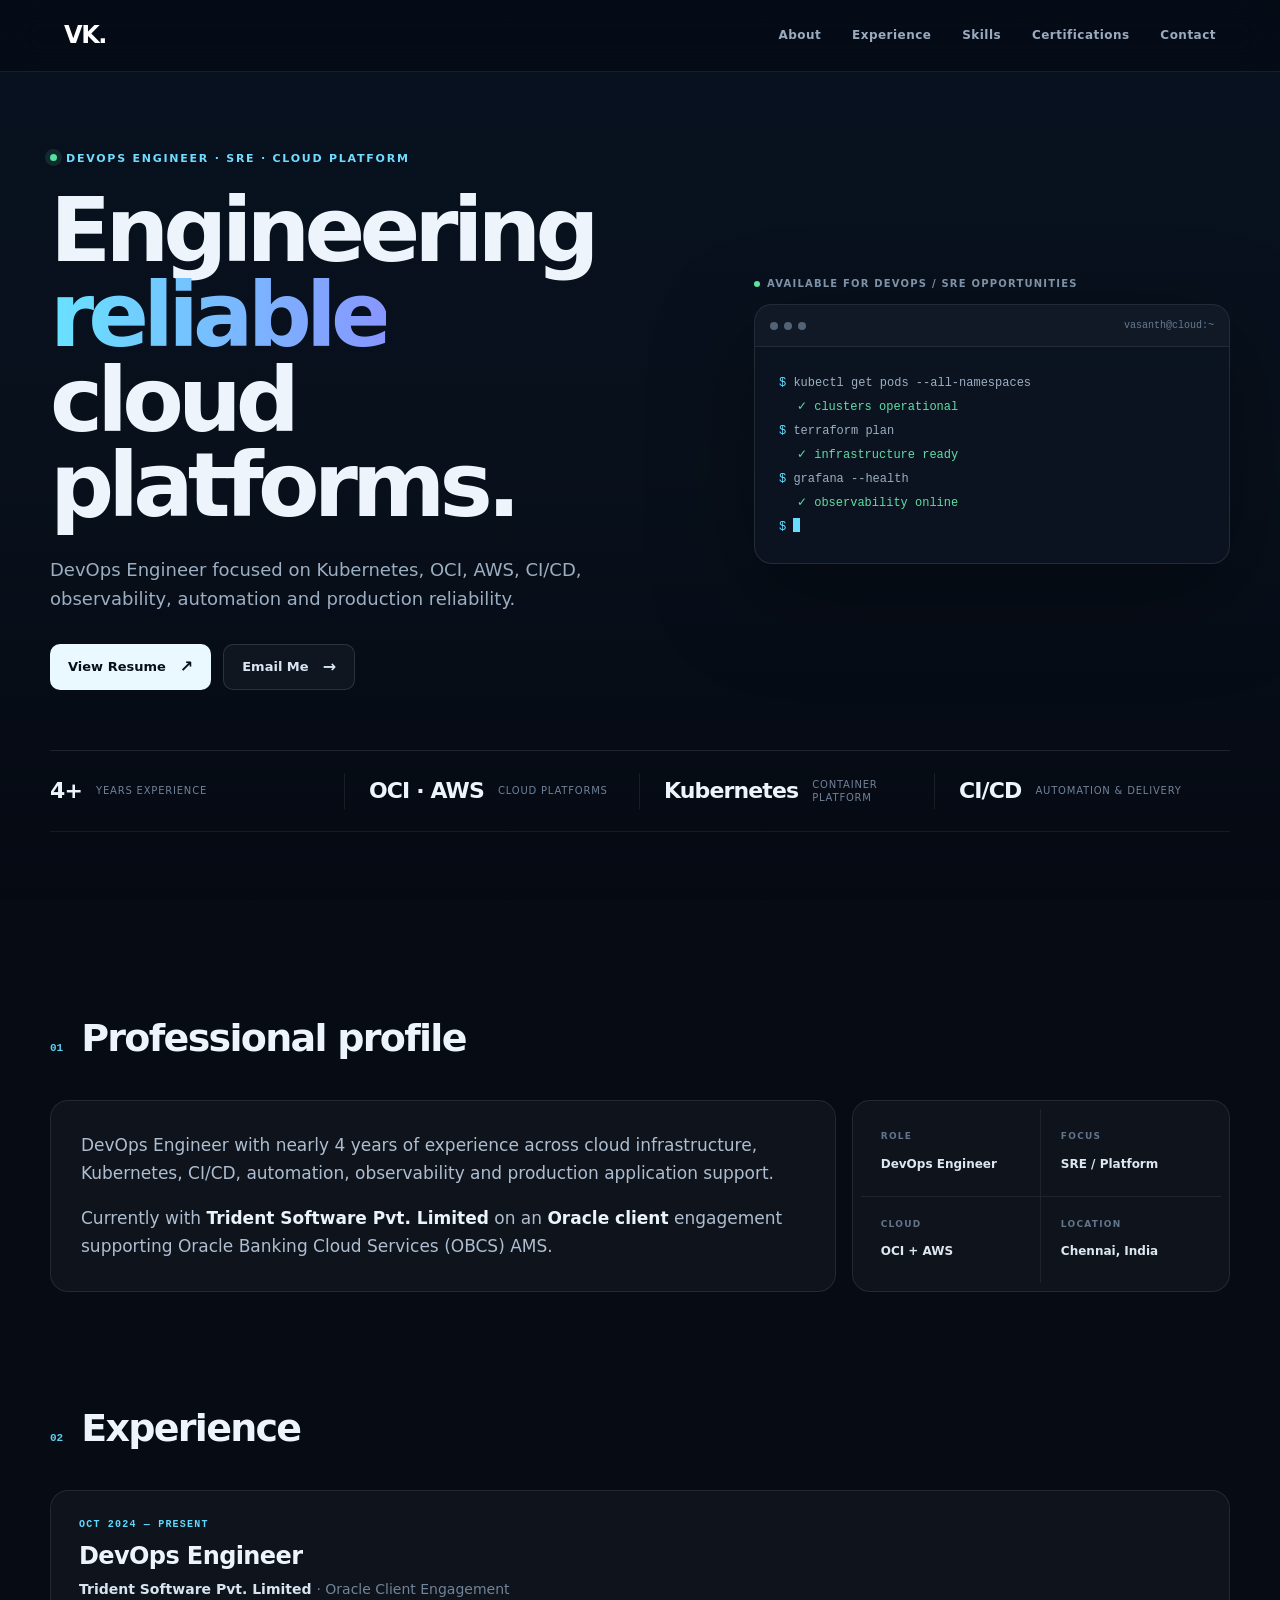
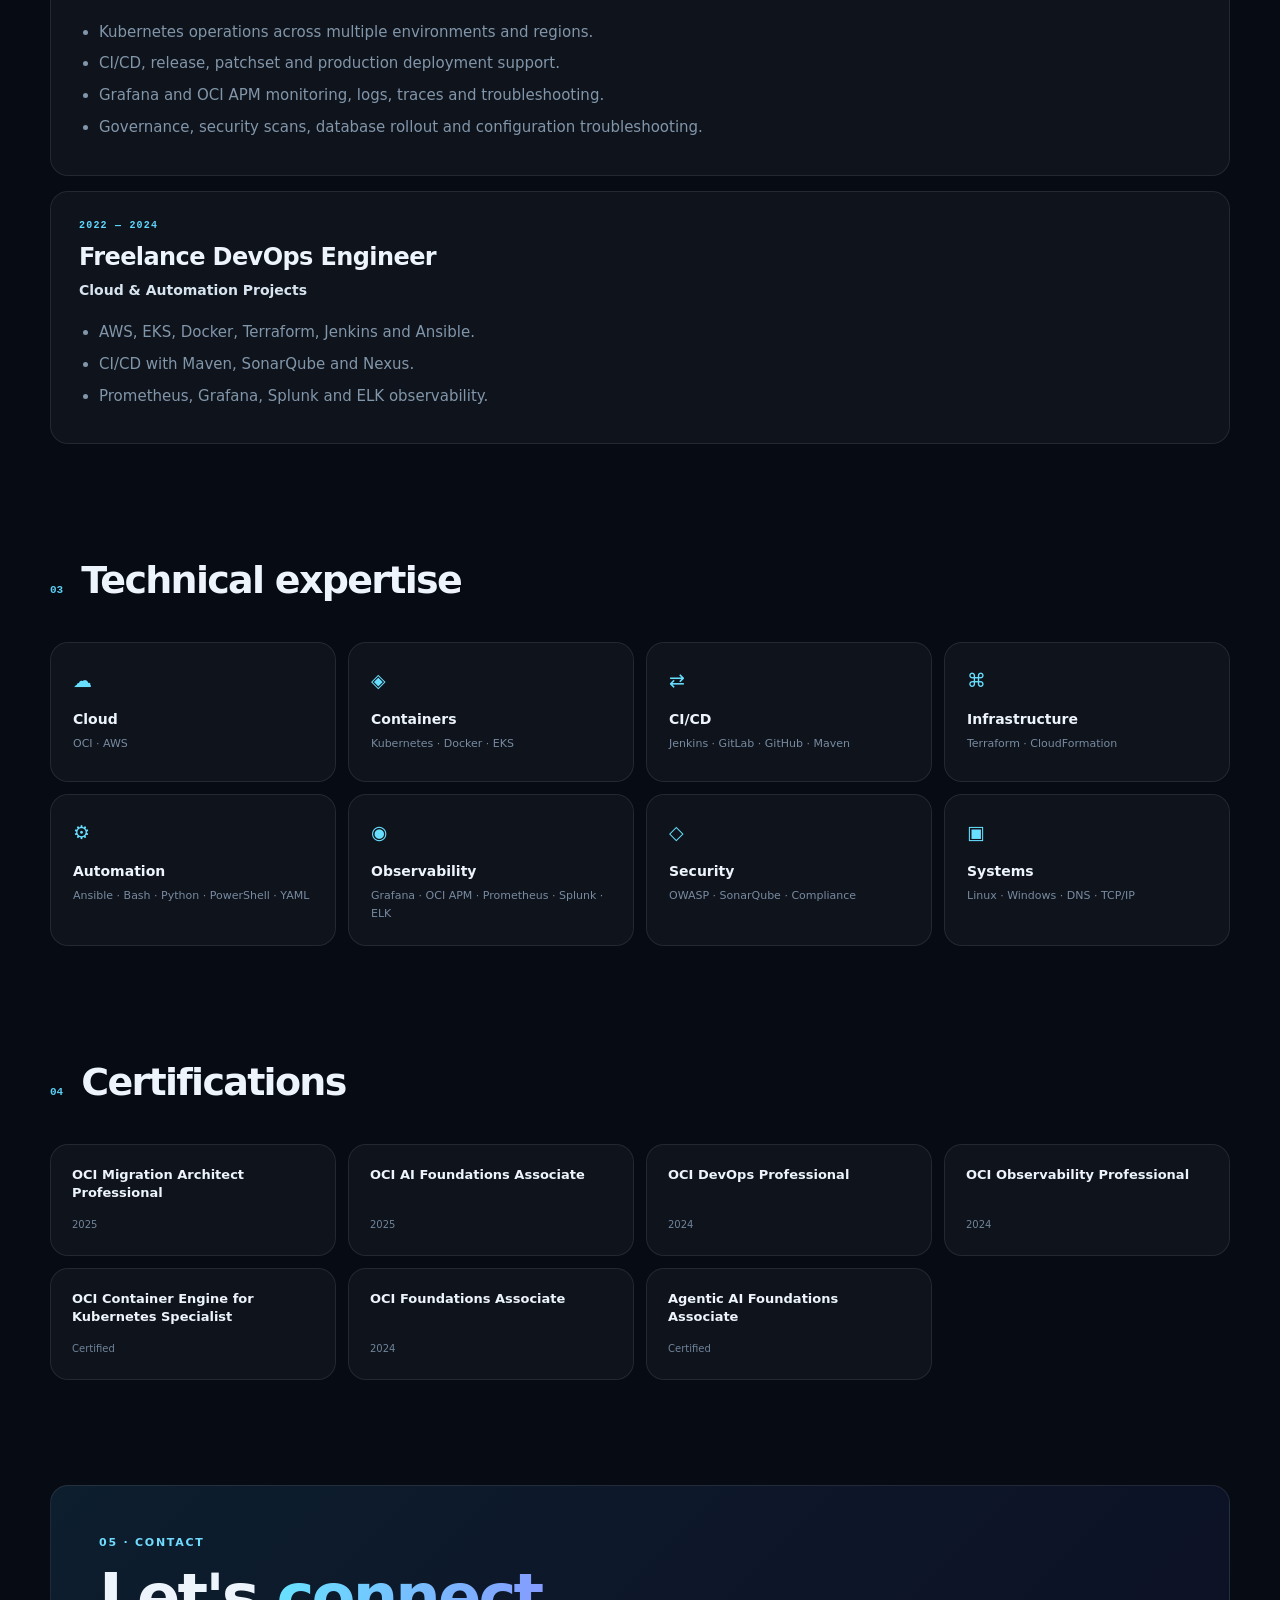
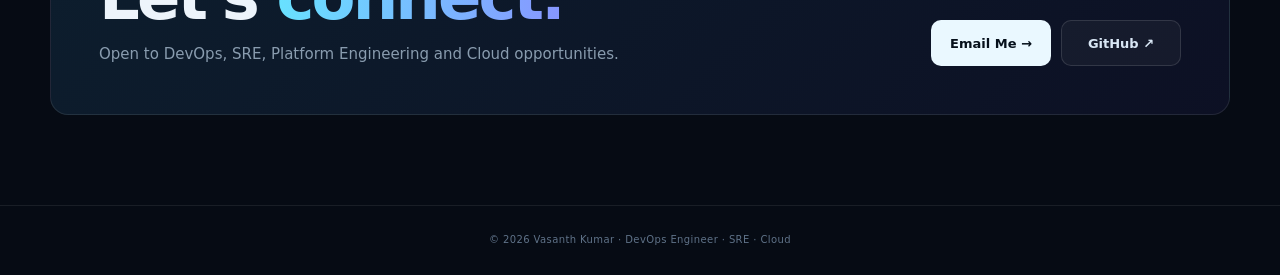
==== commit 4d9c4d35: "Use web resume page instead of invalid placeholder PDF" ====
--- a/index.html
+++ b/index.html
@@ -3,25 +3,14 @@
 <head>
 <meta charset="utf-8"><meta name="viewport" content="width=device-width,initial-scale=1">
 <meta name="description" content="Vasanth Kumar — DevOps Engineer, SRE and Cloud Platform Engineer">
-<title>Vasanth Kumar | DevOps Engineer • SRE • Cloud</title>
-<link rel="stylesheet" href="styles.css">
-</head>
-<body>
-<div class="bg"><span></span><span></span><span></span></div>
-<header><a class="brand" href="#home">VK<span>.</span></a><button id="menu" aria-label="Open navigation">☰</button><nav><a href="#about">About</a><a href="#experience">Experience</a><a href="#skills">Skills</a><a href="#certifications">Certifications</a><a href="#contact">Contact</a></nav></header>
+<title>Vasanth Kumar | DevOps Engineer • SRE • Cloud</title><link rel="stylesheet" href="styles.css">
+</head><body><div class="bg"><span></span><span></span><span></span></div>
+<header class="site-header"><a class="brand" href="#home">VK<span>.</span></a><button id="menu" class="menu-btn" aria-label="Open navigation">☰</button><nav><a href="#about">About</a><a href="#experience">Experience</a><a href="#skills">Skills</a><a href="#certifications">Certifications</a><a href="#contact">Contact</a></nav></header>
 <main>
-<section id="home" class="hero">
-<div class="eyebrow"><i></i> DEVOPS ENGINEER · SRE · CLOUD PLATFORM</div>
-<h1>Engineering <span>reliable</span><br>cloud platforms.</h1>
-<p>DevOps Engineer focused on Kubernetes, OCI, AWS, CI/CD, observability, automation and production reliability.</p>
-<div class="actions"><a class="btn primary" href="Vasanth_Kumar_DevOps_SRE_Resume_Revised.pdf" target="_blank" rel="noopener">View Resume <b>↗</b></a><a class="btn secondary" href="mailto:r.vasanthkumar027@gmail.com?subject=DevOps%20Opportunity%20-%20Vasanth%20Kumar">Email Me <b>→</b></a></div>
-<div class="stats"><div><strong>4+</strong><small>Years experience</small></div><div><strong>OCI · AWS</strong><small>Cloud platforms</small></div><div><strong>Kubernetes</strong><small>Container platform</small></div><div><strong>CI/CD</strong><small>Automation & delivery</small></div></div>
-<div class="scroll-hint">SCROLL TO EXPLORE <span>↓</span></div>
-</section>
-<section id="about"><div class="section-head"><span>01</span><h2>Professional profile</h2></div><div class="profile-card"><div class="profile-mark">VK</div><div><p>DevOps Engineer with nearly 4 years of experience across cloud infrastructure, Kubernetes, CI/CD, automation, observability and production application support.</p><p>Currently with <strong>Trident Software Pvt. Limited</strong> on an <strong>Oracle client</strong> engagement supporting Oracle Banking Cloud Services (OBCS) AMS.</p></div></div></section>
-<section id="experience"><div class="section-head"><span>02</span><h2>Experience</h2></div><div class="timeline"><article><div class="period">OCT 2024 — PRESENT</div><h3>DevOps Engineer</h3><h4>Trident Software Pvt. Limited · Oracle Client Engagement</h4><ul><li>Kubernetes operations across multiple environments and regions.</li><li>CI/CD, release, patchset and production deployment support.</li><li>Grafana and OCI APM monitoring, logs, traces and troubleshooting.</li><li>Governance, security scans, database rollout and configuration troubleshooting.</li></ul></article><article><div class="period">2022 — 2024</div><h3>Freelance DevOps Engineer</h3><h4>Cloud & Automation Projects</h4><ul><li>AWS, EKS, Docker, Terraform, Jenkins and Ansible.</li><li>CI/CD with Maven, SonarQube and Nexus.</li><li>Prometheus, Grafana, Splunk and ELK observability.</li></ul></article></div></section>
-<section id="skills"><div class="section-head"><span>03</span><h2>Technical expertise</h2></div><div class="grid"><div><b>Cloud</b><small>OCI · AWS</small></div><div><b>Containers</b><small>Kubernetes · Docker · EKS</small></div><div><b>CI/CD</b><small>Jenkins · GitLab · GitHub · Maven</small></div><div><b>Infrastructure</b><small>Terraform · CloudFormation</small></div><div><b>Automation</b><small>Ansible · Bash · Python · PowerShell · YAML</small></div><div><b>Observability</b><small>Grafana · OCI APM · Prometheus · Splunk · ELK</small></div><div><b>Security</b><small>OWASP · SonarQube · Compliance</small></div><div><b>Systems</b><small>Linux · Windows · DNS · TCP/IP</small></div></div></section>
-<section id="certifications"><div class="section-head"><span>04</span><h2>Certifications</h2></div><div class="cert-grid"><div><strong>OCI Migration Architect Professional</strong><small>2025</small></div><div><strong>OCI AI Foundations Associate</strong><small>2025</small></div><div><strong>OCI DevOps Professional</strong><small>2024</small></div><div><strong>OCI Observability Professional</strong><small>2024</small></div><div><strong>OCI Container Engine for Kubernetes Specialist</strong><small>Certified</small></div><div><strong>OCI Foundations Associate</strong><small>2024</small></div><div><strong>Agentic AI Foundations Associate</strong><small>Certified</small></div></div></section>
-<section id="contact" class="contact"><div class="section-head"><span>05</span><h2>Let's connect</h2></div><p>Open to DevOps, SRE, Platform Engineering and Cloud opportunities.</p><div class="contact-actions"><a class="btn primary" href="mailto:r.vasanthkumar027@gmail.com?subject=DevOps%20Opportunity%20-%20Vasanth%20Kumar">Email Me <b>→</b></a><a class="btn secondary" href="https://github.com/Vasanth027" target="_blank" rel="noopener">GitHub <b>↗</b></a></div></section>
-</main><footer>© 2026 Vasanth Kumar · DevOps Engineer · SRE · Cloud</footer><script src="script.js"></script>
-</body></html>+<section id="home" class="hero"><div class="hero-copy"><div class="eyebrow"><i class="pulse"></i>DEVOPS ENGINEER · SRE · CLOUD PLATFORM</div><h1>Engineering <span>reliable</span><br>cloud platforms.</h1><p>DevOps Engineer focused on Kubernetes, OCI, AWS, CI/CD, observability, automation and production reliability.</p><div class="actions"><a class="btn primary" href="resume.html">View Resume <b>↗</b></a><a class="btn secondary" href="mailto:r.vasanthkumar027@gmail.com?subject=DevOps%20Opportunity%20-%20Vasanth%20Kumar">Email Me <b>→</b></a></div></div><div class="hero-panel"><div class="status"><span></span>AVAILABLE FOR DEVOPS / SRE OPPORTUNITIES</div><div class="terminal"><div class="terminal-top"><span></span><span></span><span></span><label>vasanth@cloud:~</label></div><div class="terminal-body"><p><em>$</em> kubectl get pods --all-namespaces</p><p class="ok">✓ clusters operational</p><p><em>$</em> terraform plan</p><p class="ok">✓ infrastructure ready</p><p><em>$</em> grafana --health</p><p class="ok">✓ observability online</p><p><em>$</em> <span class="cursor"></span></p></div></div></div><div class="stats"><div><strong>4+</strong><span>Years experience</span></div><div><strong>OCI · AWS</strong><span>Cloud platforms</span></div><div><strong>Kubernetes</strong><span>Container platform</span></div><div><strong>CI/CD</strong><span>Automation & delivery</span></div></div></section>
+<section id="about" class="section"><div class="section-head"><span>01</span><h2>Professional profile</h2></div><div class="about-grid"><div class="lead-card"><p>DevOps Engineer with nearly 4 years of experience across cloud infrastructure, Kubernetes, CI/CD, automation, observability and production application support.</p><p>Currently with <strong>Trident Software Pvt. Limited</strong> on an <strong>Oracle client</strong> engagement supporting Oracle Banking Cloud Services (OBCS) AMS.</p></div><div class="facts"><div><small>ROLE</small><b>DevOps Engineer</b></div><div><small>FOCUS</small><b>SRE / Platform</b></div><div><small>CLOUD</small><b>OCI + AWS</b></div><div><small>LOCATION</small><b>Chennai, India</b></div></div></div></section>
+<section id="experience" class="section"><div class="section-head"><span>02</span><h2>Experience</h2></div><div class="timeline"><article><div class="date">OCT 2024 — PRESENT</div><h3>DevOps Engineer</h3><h4>Trident Software Pvt. Limited <span>· Oracle Client Engagement</span></h4><ul><li>Kubernetes operations across multiple environments and regions.</li><li>CI/CD, release, patchset and production deployment support.</li><li>Grafana and OCI APM monitoring, logs, traces and troubleshooting.</li><li>Governance, security scans, database rollout and configuration troubleshooting.</li></ul></article><article><div class="date">2022 — 2024</div><h3>Freelance DevOps Engineer</h3><h4>Cloud & Automation Projects</h4><ul><li>AWS, EKS, Docker, Terraform, Jenkins and Ansible.</li><li>CI/CD with Maven, SonarQube and Nexus.</li><li>Prometheus, Grafana, Splunk and ELK observability.</li></ul></article></div></section>
+<section id="skills" class="section"><div class="section-head"><span>03</span><h2>Technical expertise</h2></div><div class="skill-grid"><div><span>☁</span><h3>Cloud</h3><p>OCI · AWS</p></div><div><span>◈</span><h3>Containers</h3><p>Kubernetes · Docker · EKS</p></div><div><span>⇄</span><h3>CI/CD</h3><p>Jenkins · GitLab · GitHub · Maven</p></div><div><span>⌘</span><h3>Infrastructure</h3><p>Terraform · CloudFormation</p></div><div><span>⚙</span><h3>Automation</h3><p>Ansible · Bash · Python · PowerShell · YAML</p></div><div><span>◉</span><h3>Observability</h3><p>Grafana · OCI APM · Prometheus · Splunk · ELK</p></div><div><span>◇</span><h3>Security</h3><p>OWASP · SonarQube · Compliance</p></div><div><span>▣</span><h3>Systems</h3><p>Linux · Windows · DNS · TCP/IP</p></div></div></section>
+<section id="certifications" class="section"><div class="section-head"><span>04</span><h2>Certifications</h2></div><div class="cert-grid"><div><b>OCI Migration Architect Professional</b><span>2025</span></div><div><b>OCI AI Foundations Associate</b><span>2025</span></div><div><b>OCI DevOps Professional</b><span>2024</span></div><div><b>OCI Observability Professional</b><span>2024</span></div><div><b>OCI Container Engine for Kubernetes Specialist</b><span>Certified</span></div><div><b>OCI Foundations Associate</b><span>2024</span></div><div><b>Agentic AI Foundations Associate</b><span>Certified</span></div></div></section>
+<section id="contact" class="section contact"><div class="contact-card"><div><div class="eyebrow">05 · CONTACT</div><h2>Let's <span>connect.</span></h2><p>Open to DevOps, SRE, Platform Engineering and Cloud opportunities.</p></div><div class="contact-actions"><a class="btn primary" href="mailto:r.vasanthkumar027@gmail.com?subject=DevOps%20Opportunity%20-%20Vasanth%20Kumar">Email Me →</a><a class="btn secondary" href="https://github.com/Vasanth027" target="_blank" rel="noopener">GitHub ↗</a></div></div></section>
+</main><footer>© 2026 Vasanth Kumar · DevOps Engineer · SRE · Cloud</footer><script src="script.js"></script></body></html>
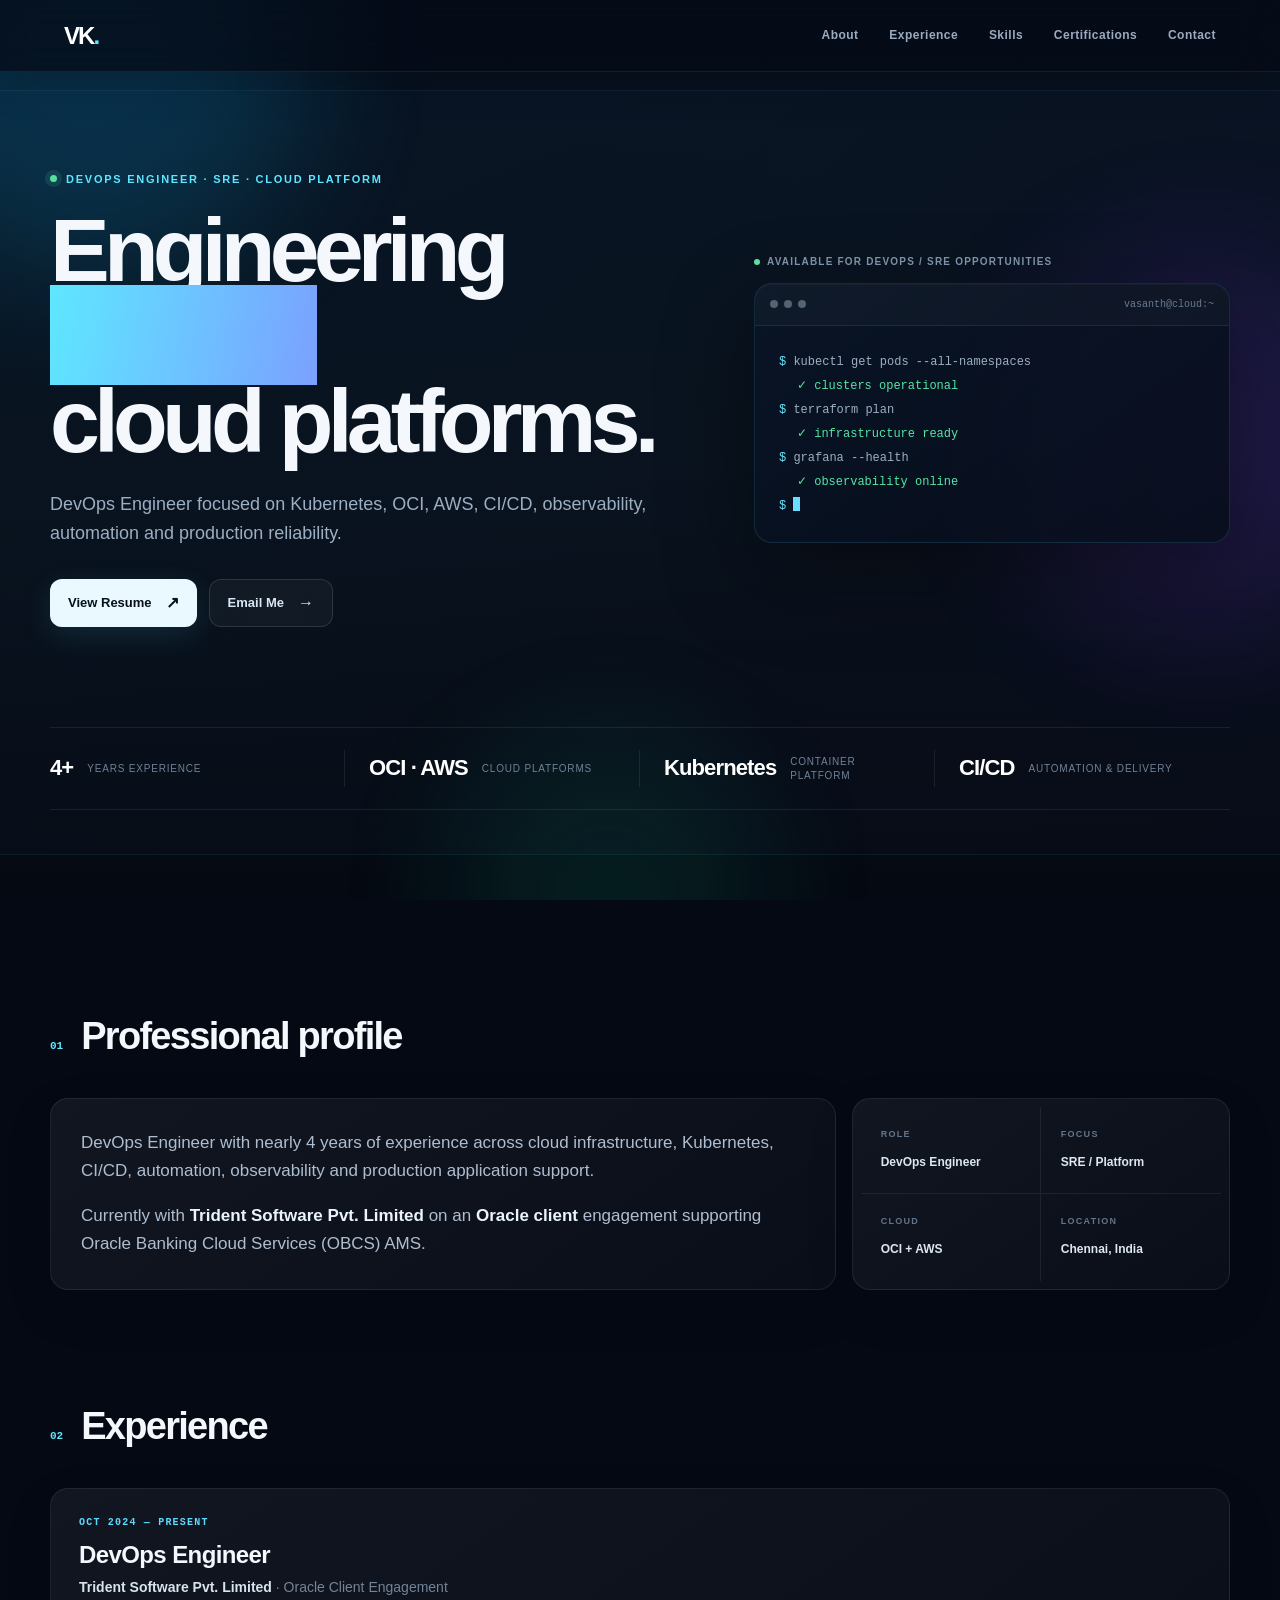
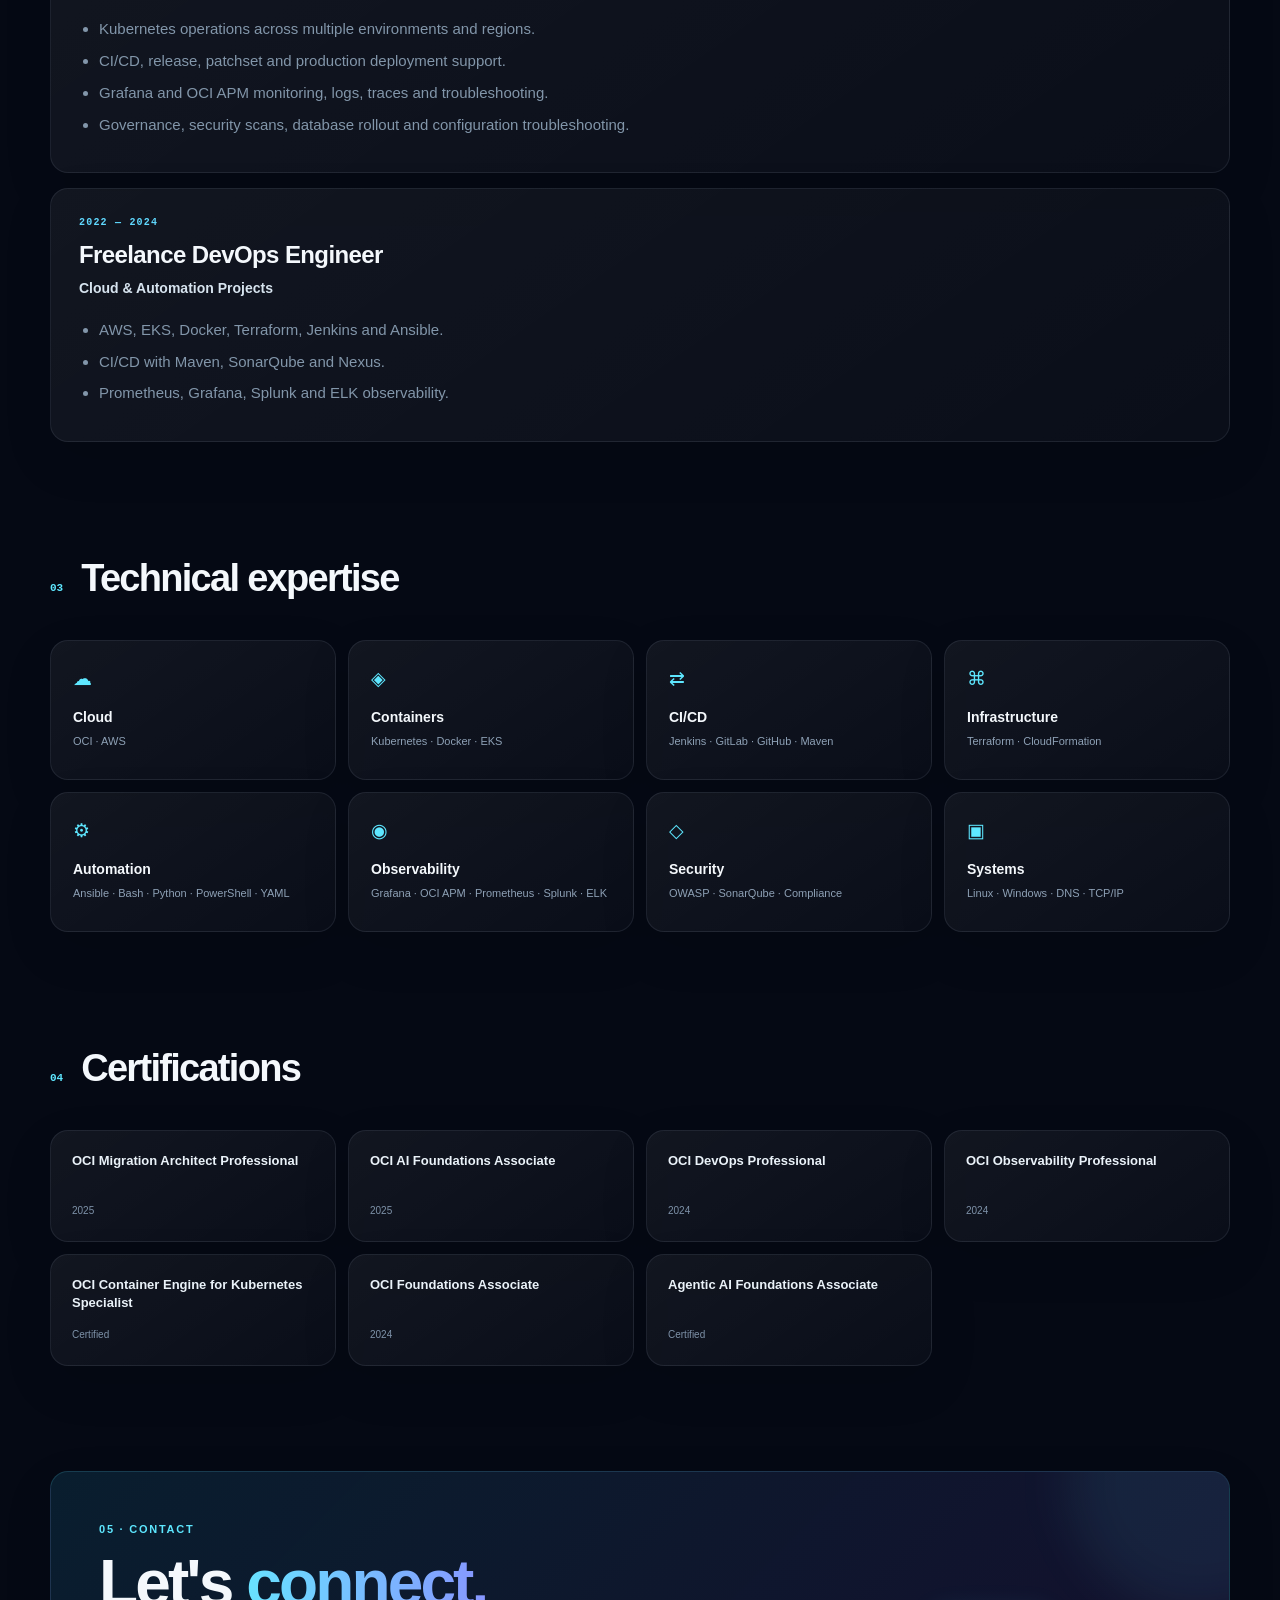
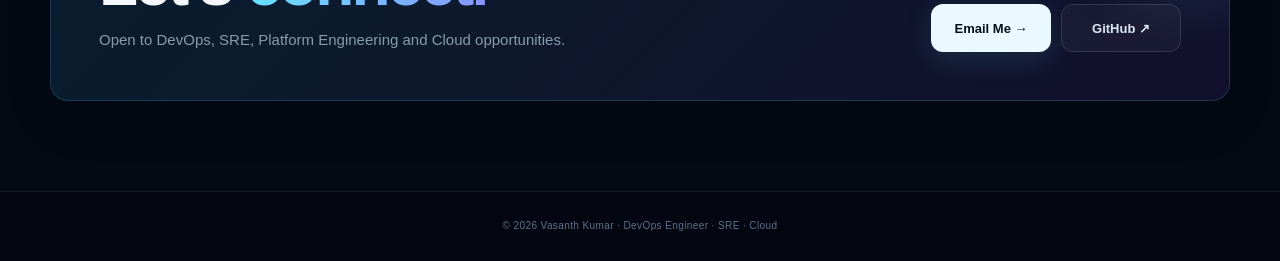
==== commit 63e9c9fd: "feat: refine recruiter portfolio layout and contact links" ====
--- a/index.html
+++ b/index.html
@@ -3,14 +3,14 @@
 <head>
 <meta charset="utf-8"><meta name="viewport" content="width=device-width,initial-scale=1">
 <meta name="description" content="Vasanth Kumar — DevOps Engineer, SRE and Cloud Platform Engineer">
-<title>Vasanth Kumar | DevOps Engineer • SRE • Cloud</title><link rel="stylesheet" href="styles.css">
+<title>Vasanth Kumar | DevOps Engineer • SRE • Cloud</title><link rel="stylesheet" href="styles.css"><link rel="stylesheet" href="premium.css">
 </head><body><div class="bg"><span></span><span></span><span></span></div>
 <header class="site-header"><a class="brand" href="#home">VK<span>.</span></a><button id="menu" class="menu-btn" aria-label="Open navigation">☰</button><nav><a href="#about">About</a><a href="#experience">Experience</a><a href="#skills">Skills</a><a href="#certifications">Certifications</a><a href="#contact">Contact</a></nav></header>
 <main>
-<section id="home" class="hero"><div class="hero-copy"><div class="eyebrow"><i class="pulse"></i>DEVOPS ENGINEER · SRE · CLOUD PLATFORM</div><h1>Engineering <span>reliable</span><br>cloud platforms.</h1><p>DevOps Engineer focused on Kubernetes, OCI, AWS, CI/CD, observability, automation and production reliability.</p><div class="actions"><a class="btn primary" href="resume.html">View Resume <b>↗</b></a><a class="btn secondary" href="mailto:r.vasanthkumar027@gmail.com?subject=DevOps%20Opportunity%20-%20Vasanth%20Kumar">Email Me <b>→</b></a></div></div><div class="hero-panel"><div class="status"><span></span>AVAILABLE FOR DEVOPS / SRE OPPORTUNITIES</div><div class="terminal"><div class="terminal-top"><span></span><span></span><span></span><label>vasanth@cloud:~</label></div><div class="terminal-body"><p><em>$</em> kubectl get pods --all-namespaces</p><p class="ok">✓ clusters operational</p><p><em>$</em> terraform plan</p><p class="ok">✓ infrastructure ready</p><p><em>$</em> grafana --health</p><p class="ok">✓ observability online</p><p><em>$</em> <span class="cursor"></span></p></div></div></div><div class="stats"><div><strong>4+</strong><span>Years experience</span></div><div><strong>OCI · AWS</strong><span>Cloud platforms</span></div><div><strong>Kubernetes</strong><span>Container platform</span></div><div><strong>CI/CD</strong><span>Automation & delivery</span></div></div></section>
+<section id="home" class="hero"><div class="hero-copy"><div class="eyebrow"><i class="pulse"></i>DEVOPS ENGINEER · SRE · CLOUD PLATFORM</div><h1>Engineering <span>reliable</span><br>cloud platforms.</h1><p>DevOps Engineer focused on Kubernetes, OCI, AWS, CI/CD, observability, automation and production reliability.</p><div class="actions"><a class="btn primary" href="resume.html">View Resume <b>↗</b></a><a class="btn secondary email-link" href="mailto:r.vasanthkumar027@gmail.com?subject=DevOps%20Opportunity%20-%20Vasanth%20Kumar">Email Me <b>→</b></a></div></div><div class="hero-panel"><div class="status"><span></span>AVAILABLE FOR DEVOPS / SRE OPPORTUNITIES</div><div class="terminal"><div class="terminal-top"><span></span><span></span><span></span><label>vasanth@cloud:~</label></div><div class="terminal-body"><p><em>$</em> kubectl get pods --all-namespaces</p><p class="ok">✓ clusters operational</p><p><em>$</em> terraform plan</p><p class="ok">✓ infrastructure ready</p><p><em>$</em> grafana --health</p><p class="ok">✓ observability online</p><p><em>$</em> <span class="cursor"></span></p></div></div></div><div class="stats"><div><strong>4+</strong><span>Years experience</span></div><div><strong>OCI · AWS</strong><span>Cloud platforms</span></div><div><strong>Kubernetes</strong><span>Container platform</span></div><div><strong>CI/CD</strong><span>Automation & delivery</span></div></div></section>
 <section id="about" class="section"><div class="section-head"><span>01</span><h2>Professional profile</h2></div><div class="about-grid"><div class="lead-card"><p>DevOps Engineer with nearly 4 years of experience across cloud infrastructure, Kubernetes, CI/CD, automation, observability and production application support.</p><p>Currently with <strong>Trident Software Pvt. Limited</strong> on an <strong>Oracle client</strong> engagement supporting Oracle Banking Cloud Services (OBCS) AMS.</p></div><div class="facts"><div><small>ROLE</small><b>DevOps Engineer</b></div><div><small>FOCUS</small><b>SRE / Platform</b></div><div><small>CLOUD</small><b>OCI + AWS</b></div><div><small>LOCATION</small><b>Chennai, India</b></div></div></div></section>
 <section id="experience" class="section"><div class="section-head"><span>02</span><h2>Experience</h2></div><div class="timeline"><article><div class="date">OCT 2024 — PRESENT</div><h3>DevOps Engineer</h3><h4>Trident Software Pvt. Limited <span>· Oracle Client Engagement</span></h4><ul><li>Kubernetes operations across multiple environments and regions.</li><li>CI/CD, release, patchset and production deployment support.</li><li>Grafana and OCI APM monitoring, logs, traces and troubleshooting.</li><li>Governance, security scans, database rollout and configuration troubleshooting.</li></ul></article><article><div class="date">2022 — 2024</div><h3>Freelance DevOps Engineer</h3><h4>Cloud & Automation Projects</h4><ul><li>AWS, EKS, Docker, Terraform, Jenkins and Ansible.</li><li>CI/CD with Maven, SonarQube and Nexus.</li><li>Prometheus, Grafana, Splunk and ELK observability.</li></ul></article></div></section>
 <section id="skills" class="section"><div class="section-head"><span>03</span><h2>Technical expertise</h2></div><div class="skill-grid"><div><span>☁</span><h3>Cloud</h3><p>OCI · AWS</p></div><div><span>◈</span><h3>Containers</h3><p>Kubernetes · Docker · EKS</p></div><div><span>⇄</span><h3>CI/CD</h3><p>Jenkins · GitLab · GitHub · Maven</p></div><div><span>⌘</span><h3>Infrastructure</h3><p>Terraform · CloudFormation</p></div><div><span>⚙</span><h3>Automation</h3><p>Ansible · Bash · Python · PowerShell · YAML</p></div><div><span>◉</span><h3>Observability</h3><p>Grafana · OCI APM · Prometheus · Splunk · ELK</p></div><div><span>◇</span><h3>Security</h3><p>OWASP · SonarQube · Compliance</p></div><div><span>▣</span><h3>Systems</h3><p>Linux · Windows · DNS · TCP/IP</p></div></div></section>
 <section id="certifications" class="section"><div class="section-head"><span>04</span><h2>Certifications</h2></div><div class="cert-grid"><div><b>OCI Migration Architect Professional</b><span>2025</span></div><div><b>OCI AI Foundations Associate</b><span>2025</span></div><div><b>OCI DevOps Professional</b><span>2024</span></div><div><b>OCI Observability Professional</b><span>2024</span></div><div><b>OCI Container Engine for Kubernetes Specialist</b><span>Certified</span></div><div><b>OCI Foundations Associate</b><span>2024</span></div><div><b>Agentic AI Foundations Associate</b><span>Certified</span></div></div></section>
-<section id="contact" class="section contact"><div class="contact-card"><div><div class="eyebrow">05 · CONTACT</div><h2>Let's <span>connect.</span></h2><p>Open to DevOps, SRE, Platform Engineering and Cloud opportunities.</p></div><div class="contact-actions"><a class="btn primary" href="mailto:r.vasanthkumar027@gmail.com?subject=DevOps%20Opportunity%20-%20Vasanth%20Kumar">Email Me →</a><a class="btn secondary" href="https://github.com/Vasanth027" target="_blank" rel="noopener">GitHub ↗</a></div></div></section>
+<section id="contact" class="section contact"><div class="contact-card"><div><div class="eyebrow">05 · CONTACT</div><h2>Let's <span>connect.</span></h2><p>Open to DevOps, SRE, Platform Engineering and Cloud opportunities.</p></div><div class="contact-actions"><a class="btn primary email-link" href="mailto:r.vasanthkumar027@gmail.com?subject=DevOps%20Opportunity%20-%20Vasanth%20Kumar">Email Me →</a><a class="btn secondary" href="https://github.com/Vasanth027" target="_blank" rel="noopener">GitHub ↗</a></div></div></section>
 </main><footer>© 2026 Vasanth Kumar · DevOps Engineer · SRE · Cloud</footer><script src="script.js"></script></body></html>
--- a/premium.css
+++ b/premium.css
@@ -0,0 +1,32 @@
+/* Premium recruiter-focused layer */
+:root{--navy:#050914;--navy2:#091426;--cyan:#5ee7ff;--blue:#5b8cff;--violet:#9b7cff;--green:#54e6a5;--text:#f4f8fc;--muted:#91a3b8}
+body{font-family:Inter,"Segoe UI",Roboto,Arial,sans-serif;background:var(--navy);color:var(--text)}
+body:after{content:"";position:fixed;inset:0;z-index:-4;pointer-events:none;background:radial-gradient(circle at 15% 15%,rgba(33,150,243,.13),transparent 28%),radial-gradient(circle at 85% 30%,rgba(139,92,246,.12),transparent 30%),radial-gradient(circle at 50% 100%,rgba(16,185,129,.07),transparent 30%)}
+.bg{position:fixed;inset:0;z-index:-2;overflow:hidden;pointer-events:none;opacity:.9}
+.bg span{position:absolute;display:block;border-radius:50%;filter:blur(70px);will-change:transform}
+.bg span:nth-child(1){width:34vw;height:34vw;left:-10vw;top:-12vw;background:rgba(14,165,233,.22);animation:floatOne 18s ease-in-out infinite alternate}
+.bg span:nth-child(2){width:30vw;height:30vw;right:-9vw;top:28%;background:rgba(124,58,237,.20);animation:floatTwo 22s ease-in-out infinite alternate}
+.bg span:nth-child(3){width:25vw;height:25vw;left:35%;bottom:-12vw;background:rgba(16,185,129,.13);animation:floatThree 20s ease-in-out infinite alternate}
+.site-header{background:rgba(5,9,20,.70);border-bottom:1px solid rgba(148,163,184,.12);box-shadow:0 10px 40px rgba(0,0,0,.18)}
+.brand{letter-spacing:-.08em}.brand span{color:var(--cyan)}
+nav a{transition:color .25s ease,transform .25s ease}nav a:hover,nav a.active{color:var(--cyan);transform:translateY(-1px)}
+.hero{isolation:isolate}.hero:before{content:"";position:absolute;inset:10% -8% 5%;z-index:-1;border:1px solid rgba(94,231,255,.06);border-radius:40px;background:linear-gradient(135deg,rgba(94,231,255,.025),rgba(155,124,255,.02));pointer-events:none}
+.hero h1{font-weight:850;text-wrap:balance}.hero h1 span{background:linear-gradient(100deg,var(--cyan),#7c9cff 55%,var(--violet));background-size:200% auto;animation:gradientShift 7s ease infinite}
+.eyebrow{color:var(--cyan)}
+.btn{border-radius:12px;min-height:48px}.primary{box-shadow:0 8px 30px rgba(94,231,255,.12)}.secondary{backdrop-filter:blur(10px)}
+.terminal{background:linear-gradient(145deg,rgba(9,20,38,.94),rgba(8,14,27,.86));border-color:rgba(94,231,255,.12);box-shadow:0 30px 90px rgba(0,0,0,.42),inset 0 1px 0 rgba(255,255,255,.03)}
+.terminal-body .ok{color:var(--green)}.terminal-body em{color:var(--cyan)}
+.stats{border-color:rgba(148,163,184,.12)}.stats strong{color:#fff}.stats div:hover strong{color:var(--cyan)}
+.section-head>span{color:var(--cyan)}.section h2{font-weight:800}
+.lead-card,.facts,.timeline article,.skill-grid>div,.cert-grid>div,.contact-card{background:linear-gradient(145deg,rgba(255,255,255,.055),rgba(255,255,255,.025));border-color:rgba(148,163,184,.13);box-shadow:0 18px 50px rgba(0,0,0,.10)}
+.lead-card,.timeline article,.skill-grid>div,.cert-grid>div{transition:transform .3s ease,border-color .3s ease,background .3s ease,box-shadow .3s ease}.lead-card:hover,.timeline article:hover,.skill-grid>div:hover,.cert-grid>div:hover{transform:translateY(-4px);border-color:rgba(94,231,255,.25);box-shadow:0 20px 55px rgba(0,0,0,.18)}
+.skill-grid span{color:var(--cyan)}.skill-grid p{color:#8ea1b6}.cert-grid b{color:#eaf2f9}.cert-grid span{color:#7f93aa}
+.contact-card{background:linear-gradient(135deg,rgba(10,36,53,.80),rgba(25,19,55,.72));border-color:rgba(94,231,255,.16);position:relative;overflow:hidden}.contact-card:after{content:"";position:absolute;width:260px;height:260px;right:-100px;top:-120px;border-radius:50%;background:rgba(94,231,255,.08);filter:blur(25px)}
+footer{background:rgba(3,7,15,.35)}
+@keyframes floatOne{to{transform:translate3d(16vw,8vh,0) scale(1.12)}}
+@keyframes floatTwo{to{transform:translate3d(-13vw,-10vh,0) scale(1.08)}}
+@keyframes floatThree{to{transform:translate3d(8vw,-8vh,0) scale(1.15)}}
+@keyframes gradientShift{0%,100%{background-position:0% 50%}50%{background-position:100% 50%}}
+@media(max-width:900px){.hero:before{inset:5% -4% 3%}.bg span:nth-child(1){width:55vw;height:55vw}.bg span:nth-child(2){width:50vw;height:50vw}.bg span:nth-child(3){width:45vw;height:45vw}}
+@media(max-width:680px){.site-header{background:rgba(5,9,20,.88)}.hero{width:calc(100% - 28px);padding-top:105px}.hero:before{inset:2% -2% 1%;border-radius:24px}.hero h1{letter-spacing:-.055em}.hero-copy>p{line-height:1.6}.actions .btn,.contact-actions .btn{min-height:50px}.terminal{border-radius:15px}.terminal-body{overflow:hidden}.stats{gap:10px}.stats div{min-width:0}.stats strong{white-space:nowrap}.section-head{gap:12px}.section h2{font-size:29px}.lead-card{font-size:15px}.contact-card{border-radius:16px}}
+@media(prefers-reduced-motion:reduce){.bg span,.hero h1 span{animation:none}.btn,.lead-card,.timeline article,.skill-grid>div,.cert-grid>div{transition:none}}
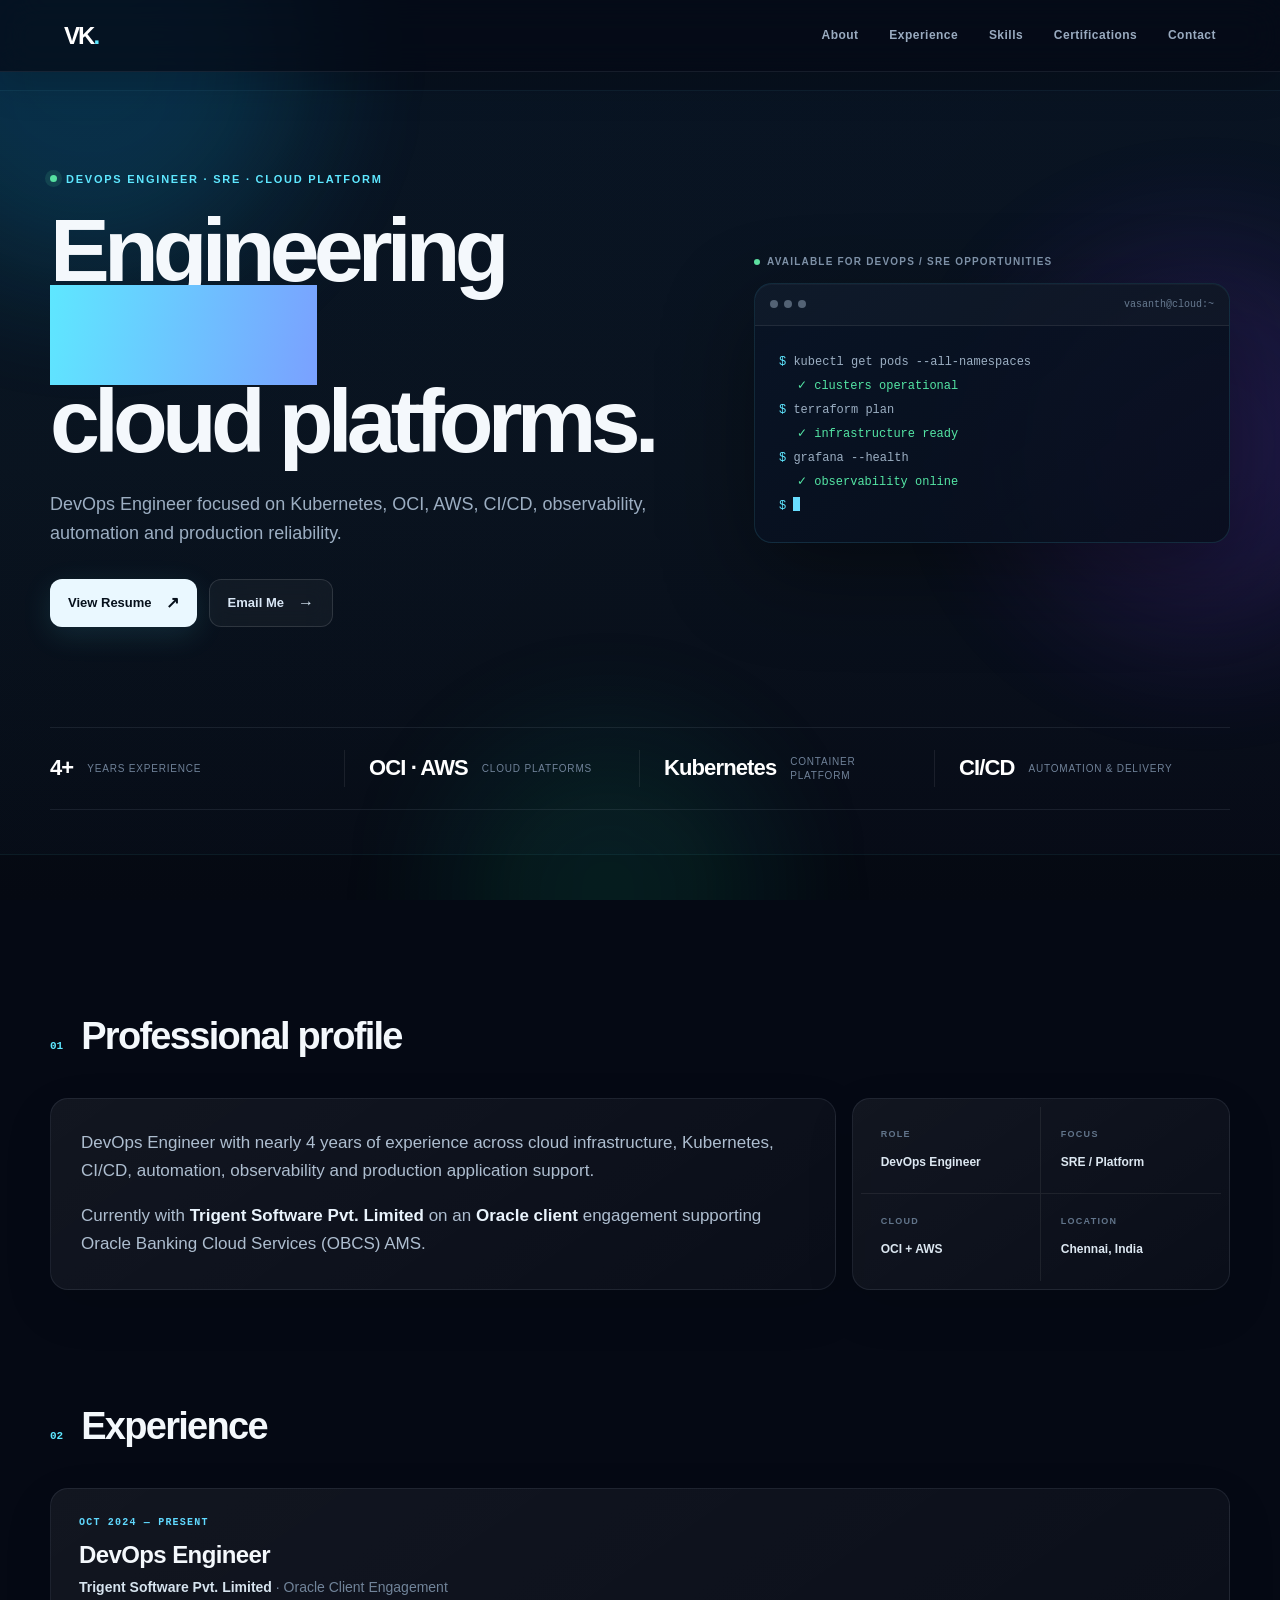
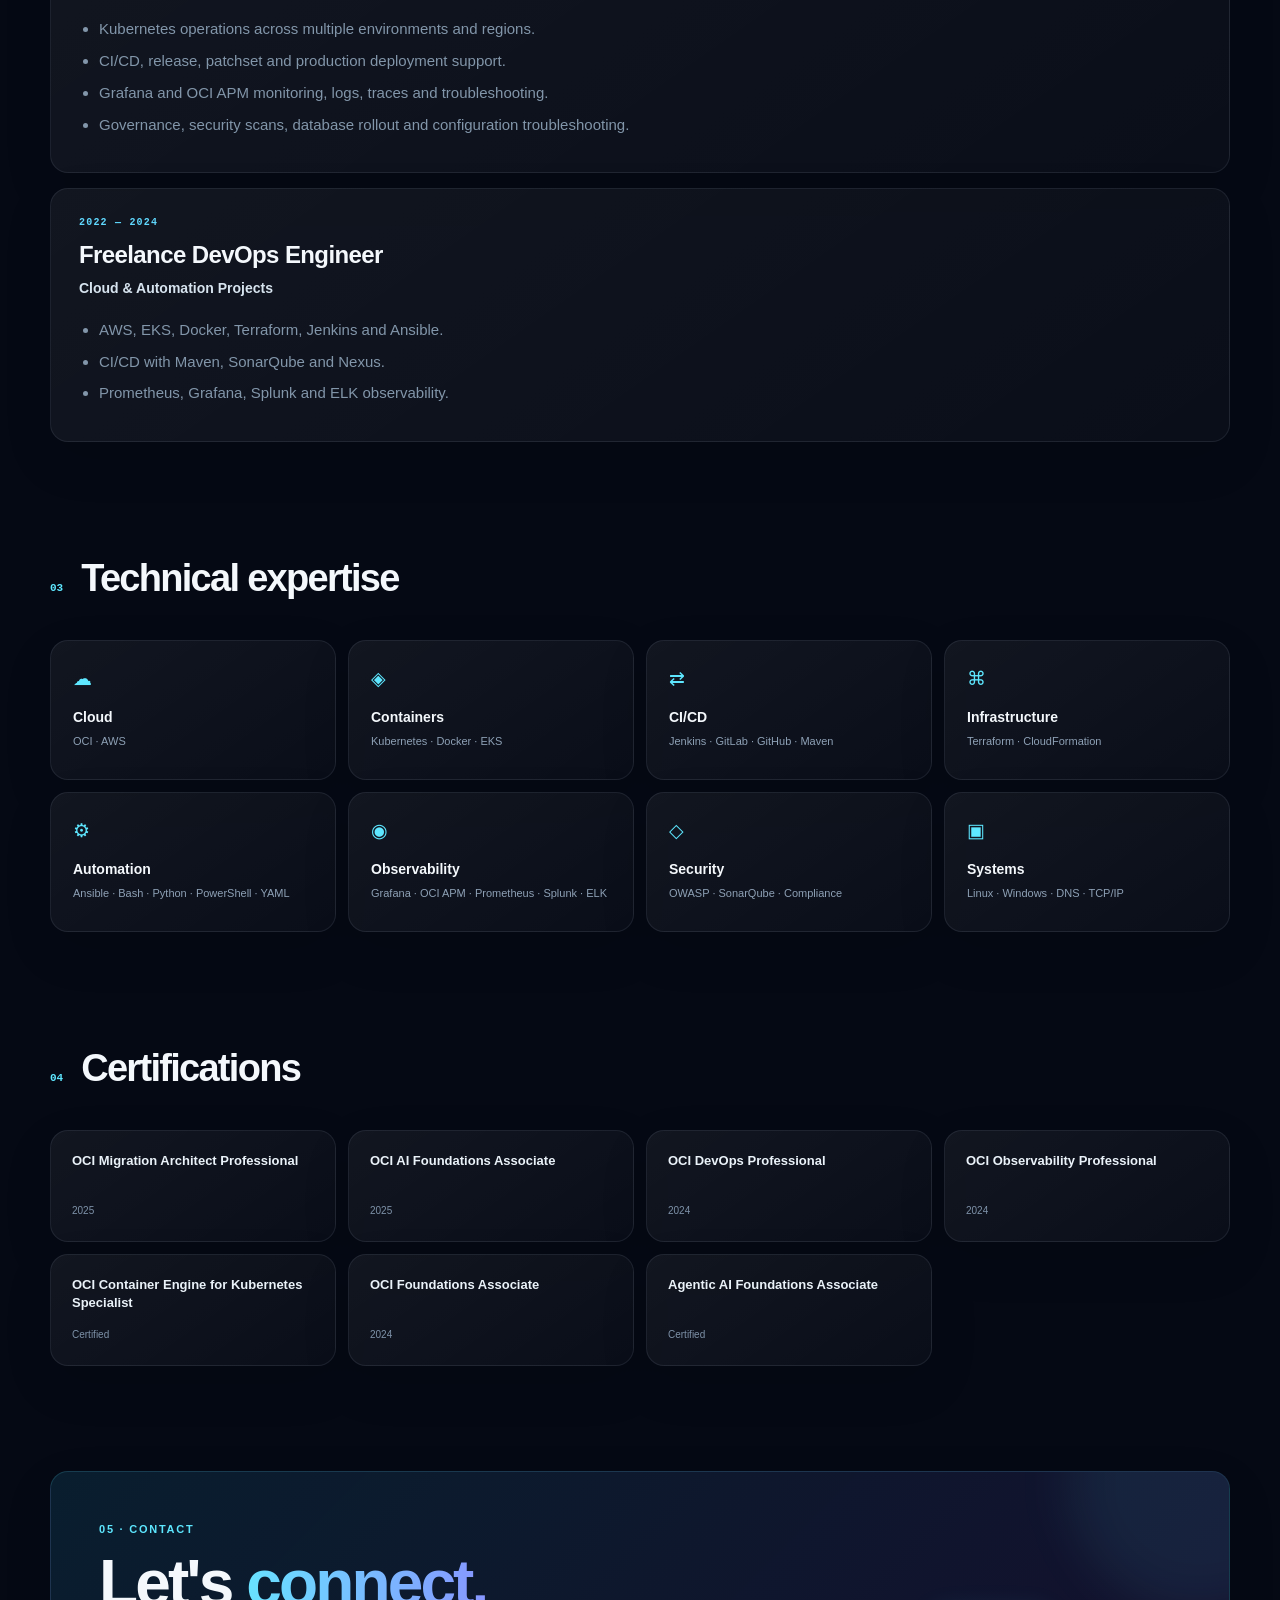
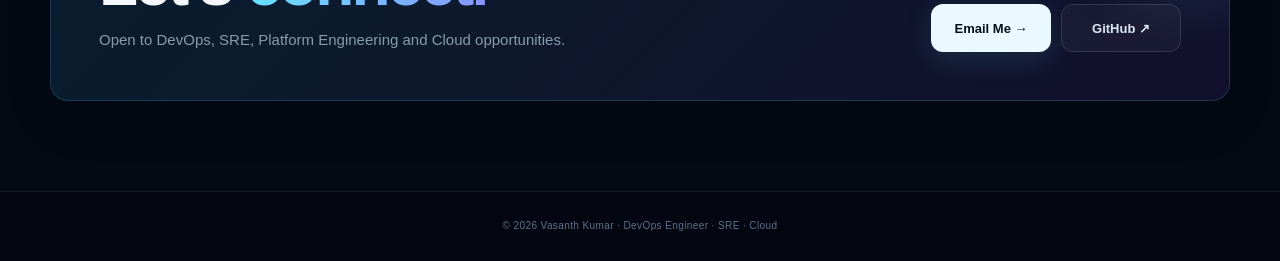
==== commit 8a0c2a7f: "fix: correct employer name to Trigent" ====
--- a/index.html
+++ b/index.html
@@ -8,8 +8,8 @@
 <header class="site-header"><a class="brand" href="#home">VK<span>.</span></a><button id="menu" class="menu-btn" aria-label="Open navigation">☰</button><nav><a href="#about">About</a><a href="#experience">Experience</a><a href="#skills">Skills</a><a href="#certifications">Certifications</a><a href="#contact">Contact</a></nav></header>
 <main>
 <section id="home" class="hero"><div class="hero-copy"><div class="eyebrow"><i class="pulse"></i>DEVOPS ENGINEER · SRE · CLOUD PLATFORM</div><h1>Engineering <span>reliable</span><br>cloud platforms.</h1><p>DevOps Engineer focused on Kubernetes, OCI, AWS, CI/CD, observability, automation and production reliability.</p><div class="actions"><a class="btn primary" href="resume.html">View Resume <b>↗</b></a><a class="btn secondary email-link" href="mailto:r.vasanthkumar027@gmail.com?subject=DevOps%20Opportunity%20-%20Vasanth%20Kumar">Email Me <b>→</b></a></div></div><div class="hero-panel"><div class="status"><span></span>AVAILABLE FOR DEVOPS / SRE OPPORTUNITIES</div><div class="terminal"><div class="terminal-top"><span></span><span></span><span></span><label>vasanth@cloud:~</label></div><div class="terminal-body"><p><em>$</em> kubectl get pods --all-namespaces</p><p class="ok">✓ clusters operational</p><p><em>$</em> terraform plan</p><p class="ok">✓ infrastructure ready</p><p><em>$</em> grafana --health</p><p class="ok">✓ observability online</p><p><em>$</em> <span class="cursor"></span></p></div></div></div><div class="stats"><div><strong>4+</strong><span>Years experience</span></div><div><strong>OCI · AWS</strong><span>Cloud platforms</span></div><div><strong>Kubernetes</strong><span>Container platform</span></div><div><strong>CI/CD</strong><span>Automation & delivery</span></div></div></section>
-<section id="about" class="section"><div class="section-head"><span>01</span><h2>Professional profile</h2></div><div class="about-grid"><div class="lead-card"><p>DevOps Engineer with nearly 4 years of experience across cloud infrastructure, Kubernetes, CI/CD, automation, observability and production application support.</p><p>Currently with <strong>Trident Software Pvt. Limited</strong> on an <strong>Oracle client</strong> engagement supporting Oracle Banking Cloud Services (OBCS) AMS.</p></div><div class="facts"><div><small>ROLE</small><b>DevOps Engineer</b></div><div><small>FOCUS</small><b>SRE / Platform</b></div><div><small>CLOUD</small><b>OCI + AWS</b></div><div><small>LOCATION</small><b>Chennai, India</b></div></div></div></section>
-<section id="experience" class="section"><div class="section-head"><span>02</span><h2>Experience</h2></div><div class="timeline"><article><div class="date">OCT 2024 — PRESENT</div><h3>DevOps Engineer</h3><h4>Trident Software Pvt. Limited <span>· Oracle Client Engagement</span></h4><ul><li>Kubernetes operations across multiple environments and regions.</li><li>CI/CD, release, patchset and production deployment support.</li><li>Grafana and OCI APM monitoring, logs, traces and troubleshooting.</li><li>Governance, security scans, database rollout and configuration troubleshooting.</li></ul></article><article><div class="date">2022 — 2024</div><h3>Freelance DevOps Engineer</h3><h4>Cloud & Automation Projects</h4><ul><li>AWS, EKS, Docker, Terraform, Jenkins and Ansible.</li><li>CI/CD with Maven, SonarQube and Nexus.</li><li>Prometheus, Grafana, Splunk and ELK observability.</li></ul></article></div></section>
+<section id="about" class="section"><div class="section-head"><span>01</span><h2>Professional profile</h2></div><div class="about-grid"><div class="lead-card"><p>DevOps Engineer with nearly 4 years of experience across cloud infrastructure, Kubernetes, CI/CD, automation, observability and production application support.</p><p>Currently with <strong>Trigent Software Pvt. Limited</strong> on an <strong>Oracle client</strong> engagement supporting Oracle Banking Cloud Services (OBCS) AMS.</p></div><div class="facts"><div><small>ROLE</small><b>DevOps Engineer</b></div><div><small>FOCUS</small><b>SRE / Platform</b></div><div><small>CLOUD</small><b>OCI + AWS</b></div><div><small>LOCATION</small><b>Chennai, India</b></div></div></div></section>
+<section id="experience" class="section"><div class="section-head"><span>02</span><h2>Experience</h2></div><div class="timeline"><article><div class="date">OCT 2024 — PRESENT</div><h3>DevOps Engineer</h3><h4>Trigent Software Pvt. Limited <span>· Oracle Client Engagement</span></h4><ul><li>Kubernetes operations across multiple environments and regions.</li><li>CI/CD, release, patchset and production deployment support.</li><li>Grafana and OCI APM monitoring, logs, traces and troubleshooting.</li><li>Governance, security scans, database rollout and configuration troubleshooting.</li></ul></article><article><div class="date">2022 — 2024</div><h3>Freelance DevOps Engineer</h3><h4>Cloud & Automation Projects</h4><ul><li>AWS, EKS, Docker, Terraform, Jenkins and Ansible.</li><li>CI/CD with Maven, SonarQube and Nexus.</li><li>Prometheus, Grafana, Splunk and ELK observability.</li></ul></article></div></section>
 <section id="skills" class="section"><div class="section-head"><span>03</span><h2>Technical expertise</h2></div><div class="skill-grid"><div><span>☁</span><h3>Cloud</h3><p>OCI · AWS</p></div><div><span>◈</span><h3>Containers</h3><p>Kubernetes · Docker · EKS</p></div><div><span>⇄</span><h3>CI/CD</h3><p>Jenkins · GitLab · GitHub · Maven</p></div><div><span>⌘</span><h3>Infrastructure</h3><p>Terraform · CloudFormation</p></div><div><span>⚙</span><h3>Automation</h3><p>Ansible · Bash · Python · PowerShell · YAML</p></div><div><span>◉</span><h3>Observability</h3><p>Grafana · OCI APM · Prometheus · Splunk · ELK</p></div><div><span>◇</span><h3>Security</h3><p>OWASP · SonarQube · Compliance</p></div><div><span>▣</span><h3>Systems</h3><p>Linux · Windows · DNS · TCP/IP</p></div></div></section>
 <section id="certifications" class="section"><div class="section-head"><span>04</span><h2>Certifications</h2></div><div class="cert-grid"><div><b>OCI Migration Architect Professional</b><span>2025</span></div><div><b>OCI AI Foundations Associate</b><span>2025</span></div><div><b>OCI DevOps Professional</b><span>2024</span></div><div><b>OCI Observability Professional</b><span>2024</span></div><div><b>OCI Container Engine for Kubernetes Specialist</b><span>Certified</span></div><div><b>OCI Foundations Associate</b><span>2024</span></div><div><b>Agentic AI Foundations Associate</b><span>Certified</span></div></div></section>
 <section id="contact" class="section contact"><div class="contact-card"><div><div class="eyebrow">05 · CONTACT</div><h2>Let's <span>connect.</span></h2><p>Open to DevOps, SRE, Platform Engineering and Cloud opportunities.</p></div><div class="contact-actions"><a class="btn primary email-link" href="mailto:r.vasanthkumar027@gmail.com?subject=DevOps%20Opportunity%20-%20Vasanth%20Kumar">Email Me →</a><a class="btn secondary" href="https://github.com/Vasanth027" target="_blank" rel="noopener">GitHub ↗</a></div></div></section>
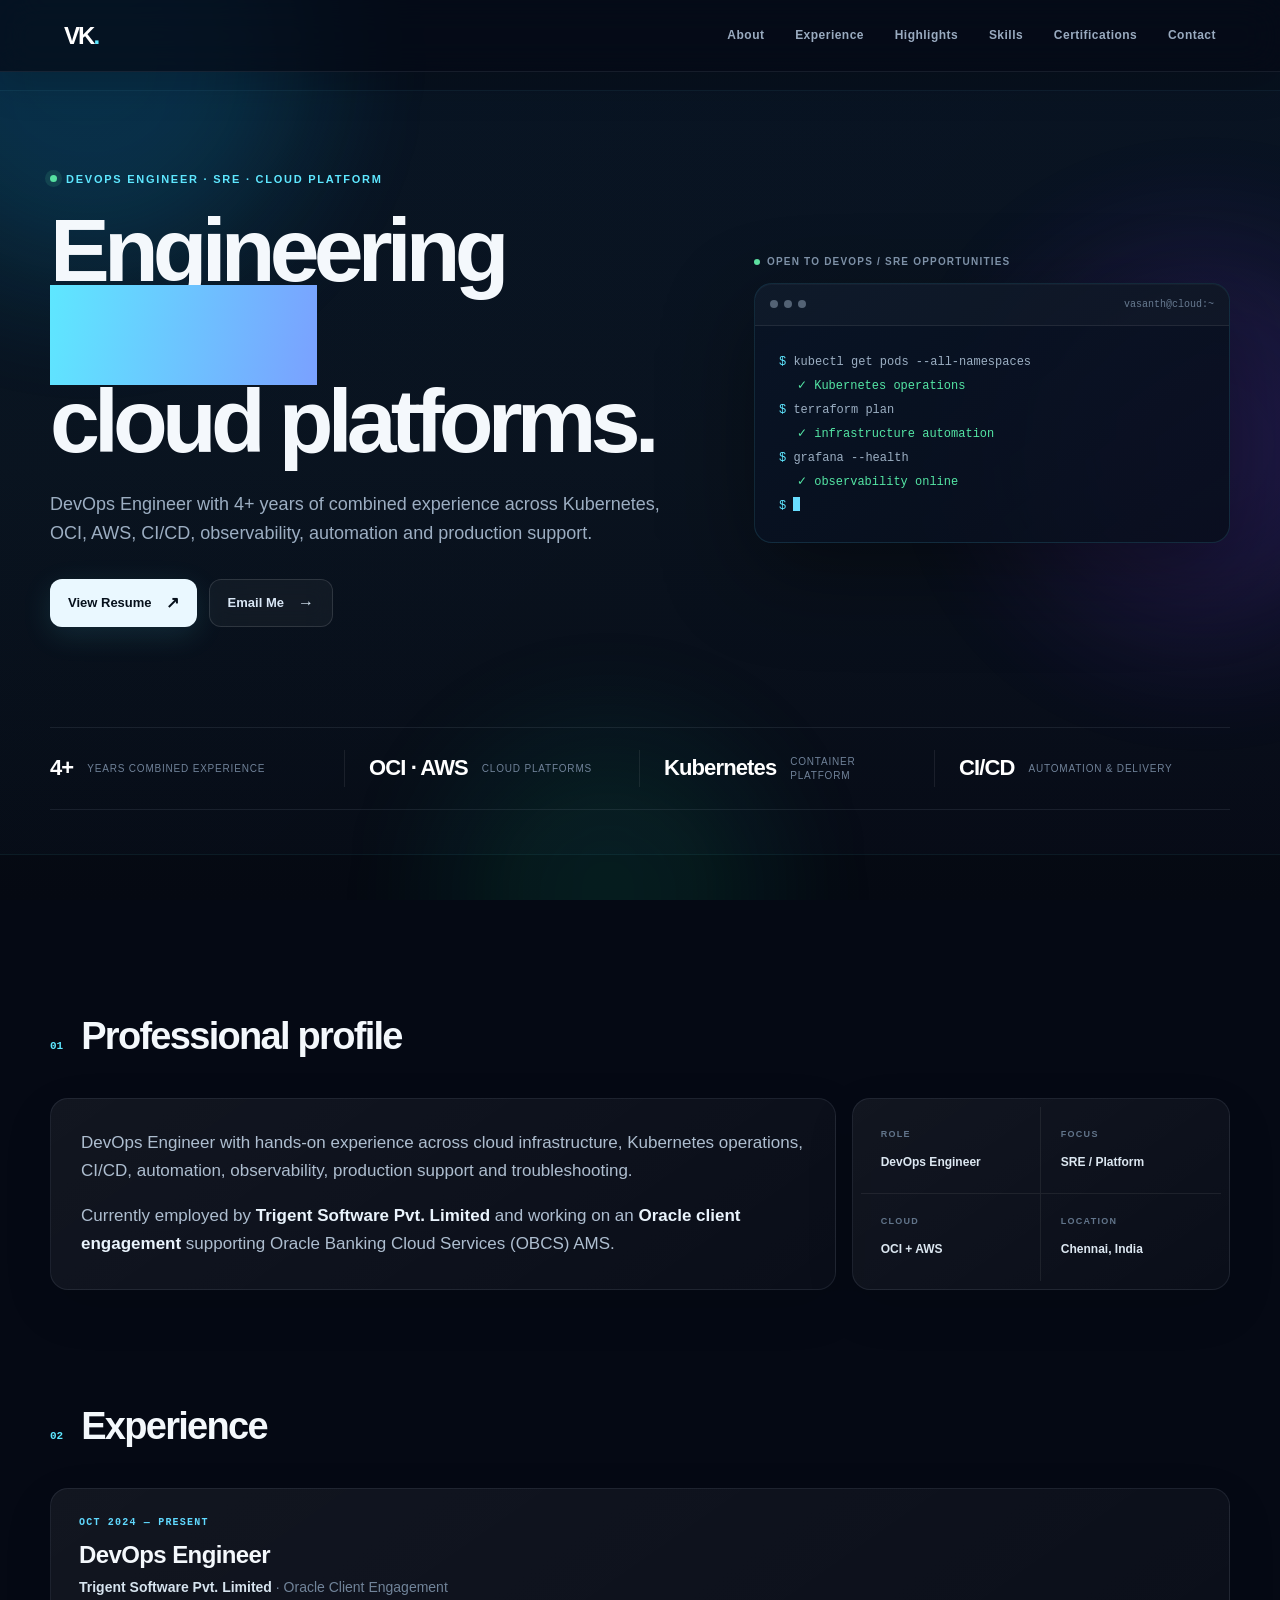
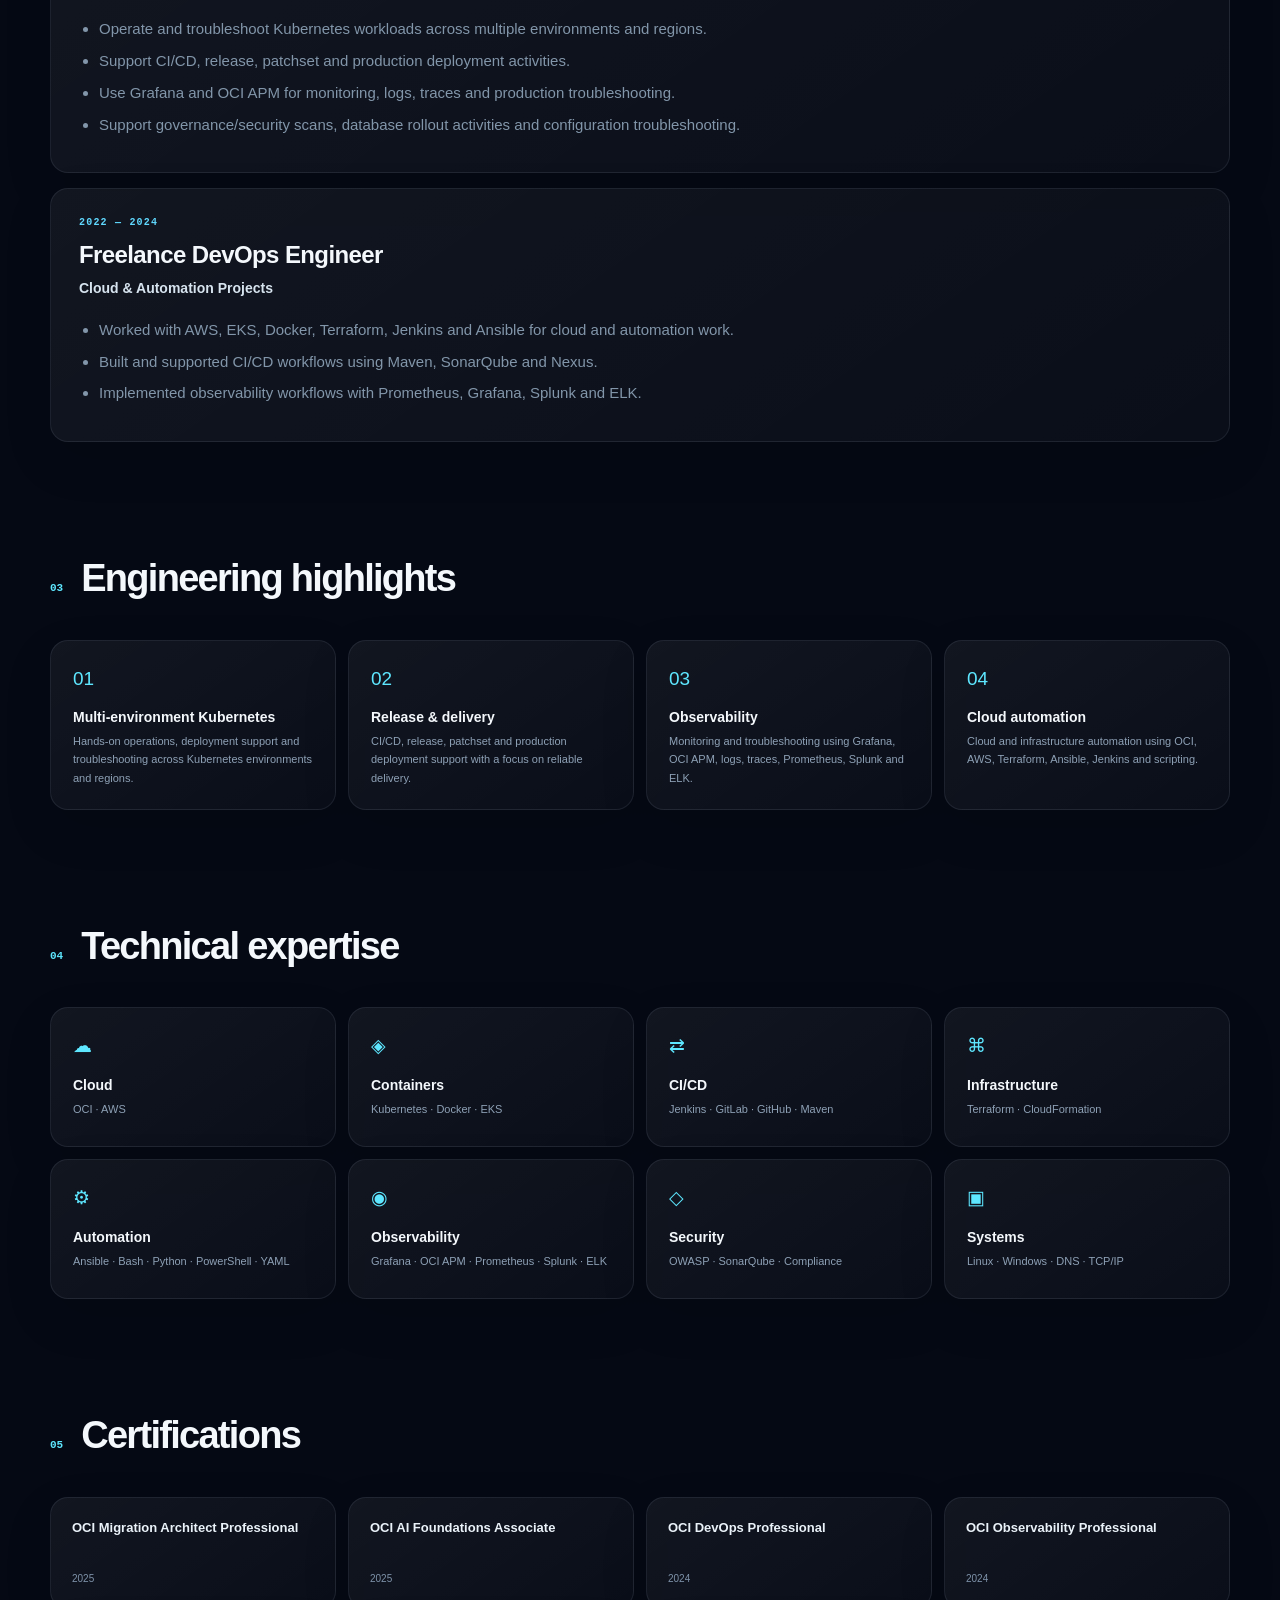
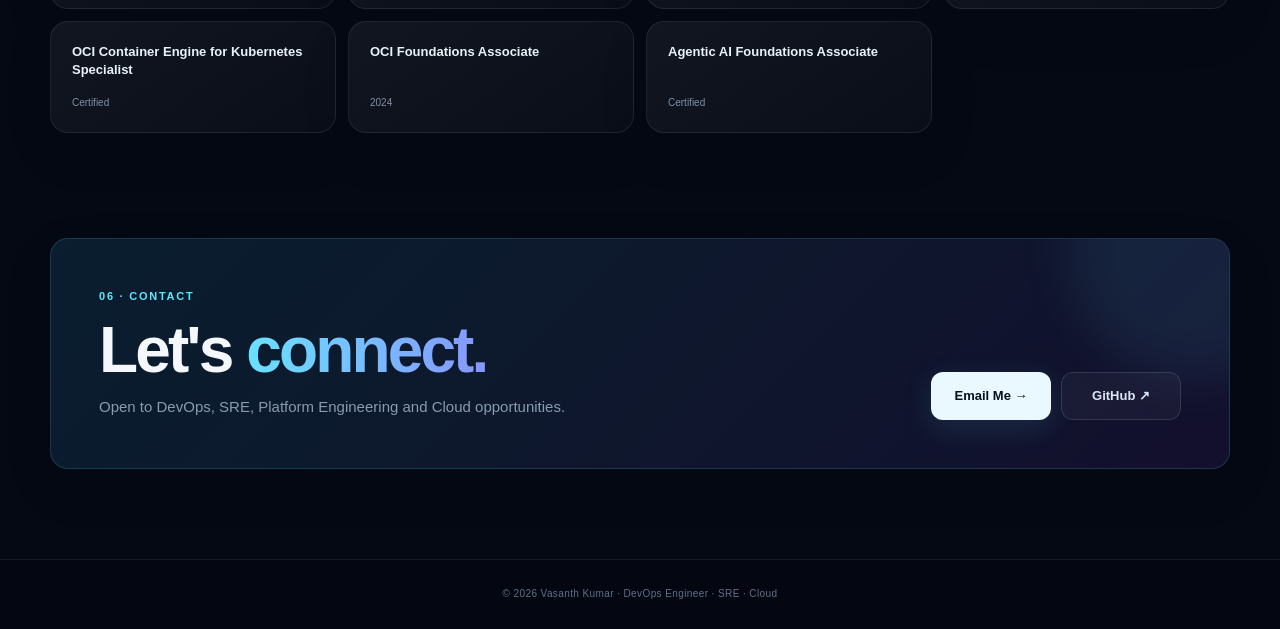
==== commit 6cee72ff: "Refine recruiter-focused portfolio content" ====
--- a/index.html
+++ b/index.html
@@ -5,12 +5,13 @@
 <meta name="description" content="Vasanth Kumar — DevOps Engineer, SRE and Cloud Platform Engineer">
 <title>Vasanth Kumar | DevOps Engineer • SRE • Cloud</title><link rel="stylesheet" href="styles.css"><link rel="stylesheet" href="premium.css">
 </head><body><div class="bg"><span></span><span></span><span></span></div>
-<header class="site-header"><a class="brand" href="#home">VK<span>.</span></a><button id="menu" class="menu-btn" aria-label="Open navigation">☰</button><nav><a href="#about">About</a><a href="#experience">Experience</a><a href="#skills">Skills</a><a href="#certifications">Certifications</a><a href="#contact">Contact</a></nav></header>
+<header class="site-header"><a class="brand" href="#home">VK<span>.</span></a><button id="menu" class="menu-btn" aria-label="Open navigation">☰</button><nav><a href="#about">About</a><a href="#experience">Experience</a><a href="#highlights">Highlights</a><a href="#skills">Skills</a><a href="#certifications">Certifications</a><a href="#contact">Contact</a></nav></header>
 <main>
-<section id="home" class="hero"><div class="hero-copy"><div class="eyebrow"><i class="pulse"></i>DEVOPS ENGINEER · SRE · CLOUD PLATFORM</div><h1>Engineering <span>reliable</span><br>cloud platforms.</h1><p>DevOps Engineer focused on Kubernetes, OCI, AWS, CI/CD, observability, automation and production reliability.</p><div class="actions"><a class="btn primary" href="resume.html">View Resume <b>↗</b></a><a class="btn secondary email-link" href="mailto:r.vasanthkumar027@gmail.com?subject=DevOps%20Opportunity%20-%20Vasanth%20Kumar">Email Me <b>→</b></a></div></div><div class="hero-panel"><div class="status"><span></span>AVAILABLE FOR DEVOPS / SRE OPPORTUNITIES</div><div class="terminal"><div class="terminal-top"><span></span><span></span><span></span><label>vasanth@cloud:~</label></div><div class="terminal-body"><p><em>$</em> kubectl get pods --all-namespaces</p><p class="ok">✓ clusters operational</p><p><em>$</em> terraform plan</p><p class="ok">✓ infrastructure ready</p><p><em>$</em> grafana --health</p><p class="ok">✓ observability online</p><p><em>$</em> <span class="cursor"></span></p></div></div></div><div class="stats"><div><strong>4+</strong><span>Years experience</span></div><div><strong>OCI · AWS</strong><span>Cloud platforms</span></div><div><strong>Kubernetes</strong><span>Container platform</span></div><div><strong>CI/CD</strong><span>Automation & delivery</span></div></div></section>
-<section id="about" class="section"><div class="section-head"><span>01</span><h2>Professional profile</h2></div><div class="about-grid"><div class="lead-card"><p>DevOps Engineer with nearly 4 years of experience across cloud infrastructure, Kubernetes, CI/CD, automation, observability and production application support.</p><p>Currently with <strong>Trigent Software Pvt. Limited</strong> on an <strong>Oracle client</strong> engagement supporting Oracle Banking Cloud Services (OBCS) AMS.</p></div><div class="facts"><div><small>ROLE</small><b>DevOps Engineer</b></div><div><small>FOCUS</small><b>SRE / Platform</b></div><div><small>CLOUD</small><b>OCI + AWS</b></div><div><small>LOCATION</small><b>Chennai, India</b></div></div></div></section>
-<section id="experience" class="section"><div class="section-head"><span>02</span><h2>Experience</h2></div><div class="timeline"><article><div class="date">OCT 2024 — PRESENT</div><h3>DevOps Engineer</h3><h4>Trigent Software Pvt. Limited <span>· Oracle Client Engagement</span></h4><ul><li>Kubernetes operations across multiple environments and regions.</li><li>CI/CD, release, patchset and production deployment support.</li><li>Grafana and OCI APM monitoring, logs, traces and troubleshooting.</li><li>Governance, security scans, database rollout and configuration troubleshooting.</li></ul></article><article><div class="date">2022 — 2024</div><h3>Freelance DevOps Engineer</h3><h4>Cloud & Automation Projects</h4><ul><li>AWS, EKS, Docker, Terraform, Jenkins and Ansible.</li><li>CI/CD with Maven, SonarQube and Nexus.</li><li>Prometheus, Grafana, Splunk and ELK observability.</li></ul></article></div></section>
-<section id="skills" class="section"><div class="section-head"><span>03</span><h2>Technical expertise</h2></div><div class="skill-grid"><div><span>☁</span><h3>Cloud</h3><p>OCI · AWS</p></div><div><span>◈</span><h3>Containers</h3><p>Kubernetes · Docker · EKS</p></div><div><span>⇄</span><h3>CI/CD</h3><p>Jenkins · GitLab · GitHub · Maven</p></div><div><span>⌘</span><h3>Infrastructure</h3><p>Terraform · CloudFormation</p></div><div><span>⚙</span><h3>Automation</h3><p>Ansible · Bash · Python · PowerShell · YAML</p></div><div><span>◉</span><h3>Observability</h3><p>Grafana · OCI APM · Prometheus · Splunk · ELK</p></div><div><span>◇</span><h3>Security</h3><p>OWASP · SonarQube · Compliance</p></div><div><span>▣</span><h3>Systems</h3><p>Linux · Windows · DNS · TCP/IP</p></div></div></section>
-<section id="certifications" class="section"><div class="section-head"><span>04</span><h2>Certifications</h2></div><div class="cert-grid"><div><b>OCI Migration Architect Professional</b><span>2025</span></div><div><b>OCI AI Foundations Associate</b><span>2025</span></div><div><b>OCI DevOps Professional</b><span>2024</span></div><div><b>OCI Observability Professional</b><span>2024</span></div><div><b>OCI Container Engine for Kubernetes Specialist</b><span>Certified</span></div><div><b>OCI Foundations Associate</b><span>2024</span></div><div><b>Agentic AI Foundations Associate</b><span>Certified</span></div></div></section>
-<section id="contact" class="section contact"><div class="contact-card"><div><div class="eyebrow">05 · CONTACT</div><h2>Let's <span>connect.</span></h2><p>Open to DevOps, SRE, Platform Engineering and Cloud opportunities.</p></div><div class="contact-actions"><a class="btn primary email-link" href="mailto:r.vasanthkumar027@gmail.com?subject=DevOps%20Opportunity%20-%20Vasanth%20Kumar">Email Me →</a><a class="btn secondary" href="https://github.com/Vasanth027" target="_blank" rel="noopener">GitHub ↗</a></div></div></section>
+<section id="home" class="hero"><div class="hero-copy"><div class="eyebrow"><i class="pulse"></i>DEVOPS ENGINEER · SRE · CLOUD PLATFORM</div><h1>Engineering <span>reliable</span><br>cloud platforms.</h1><p>DevOps Engineer with 4+ years of combined experience across Kubernetes, OCI, AWS, CI/CD, observability, automation and production support.</p><div class="actions"><a class="btn primary" href="resume.html">View Resume <b>↗</b></a><a class="btn secondary email-link" href="mailto:r.vasanthkumar027@gmail.com?subject=DevOps%20Opportunity%20-%20Vasanth%20Kumar">Email Me <b>→</b></a></div></div><div class="hero-panel"><div class="status"><span></span>OPEN TO DEVOPS / SRE OPPORTUNITIES</div><div class="terminal"><div class="terminal-top"><span></span><span></span><span></span><label>vasanth@cloud:~</label></div><div class="terminal-body"><p><em>$</em> kubectl get pods --all-namespaces</p><p class="ok">✓ Kubernetes operations</p><p><em>$</em> terraform plan</p><p class="ok">✓ infrastructure automation</p><p><em>$</em> grafana --health</p><p class="ok">✓ observability online</p><p><em>$</em> <span class="cursor"></span></p></div></div></div><div class="stats"><div><strong>4+</strong><span>Years combined experience</span></div><div><strong>OCI · AWS</strong><span>Cloud platforms</span></div><div><strong>Kubernetes</strong><span>Container platform</span></div><div><strong>CI/CD</strong><span>Automation & delivery</span></div></div></section>
+<section id="about" class="section"><div class="section-head"><span>01</span><h2>Professional profile</h2></div><div class="about-grid"><div class="lead-card"><p>DevOps Engineer with hands-on experience across cloud infrastructure, Kubernetes operations, CI/CD, automation, observability, production support and troubleshooting.</p><p>Currently employed by <strong>Trigent Software Pvt. Limited</strong> and working on an <strong>Oracle client engagement</strong> supporting Oracle Banking Cloud Services (OBCS) AMS.</p></div><div class="facts"><div><small>ROLE</small><b>DevOps Engineer</b></div><div><small>FOCUS</small><b>SRE / Platform</b></div><div><small>CLOUD</small><b>OCI + AWS</b></div><div><small>LOCATION</small><b>Chennai, India</b></div></div></div></section>
+<section id="experience" class="section"><div class="section-head"><span>02</span><h2>Experience</h2></div><div class="timeline"><article><div class="date">OCT 2024 — PRESENT</div><h3>DevOps Engineer</h3><h4>Trigent Software Pvt. Limited <span>· Oracle Client Engagement</span></h4><ul><li>Operate and troubleshoot Kubernetes workloads across multiple environments and regions.</li><li>Support CI/CD, release, patchset and production deployment activities.</li><li>Use Grafana and OCI APM for monitoring, logs, traces and production troubleshooting.</li><li>Support governance/security scans, database rollout activities and configuration troubleshooting.</li></ul></article><article><div class="date">2022 — 2024</div><h3>Freelance DevOps Engineer</h3><h4>Cloud & Automation Projects</h4><ul><li>Worked with AWS, EKS, Docker, Terraform, Jenkins and Ansible for cloud and automation work.</li><li>Built and supported CI/CD workflows using Maven, SonarQube and Nexus.</li><li>Implemented observability workflows with Prometheus, Grafana, Splunk and ELK.</li></ul></article></div></section>
+<section id="highlights" class="section"><div class="section-head"><span>03</span><h2>Engineering highlights</h2></div><div class="skill-grid"><div><span>01</span><h3>Multi-environment Kubernetes</h3><p>Hands-on operations, deployment support and troubleshooting across Kubernetes environments and regions.</p></div><div><span>02</span><h3>Release & delivery</h3><p>CI/CD, release, patchset and production deployment support with a focus on reliable delivery.</p></div><div><span>03</span><h3>Observability</h3><p>Monitoring and troubleshooting using Grafana, OCI APM, logs, traces, Prometheus, Splunk and ELK.</p></div><div><span>04</span><h3>Cloud automation</h3><p>Cloud and infrastructure automation using OCI, AWS, Terraform, Ansible, Jenkins and scripting.</p></div></div></section>
+<section id="skills" class="section"><div class="section-head"><span>04</span><h2>Technical expertise</h2></div><div class="skill-grid"><div><span>☁</span><h3>Cloud</h3><p>OCI · AWS</p></div><div><span>◈</span><h3>Containers</h3><p>Kubernetes · Docker · EKS</p></div><div><span>⇄</span><h3>CI/CD</h3><p>Jenkins · GitLab · GitHub · Maven</p></div><div><span>⌘</span><h3>Infrastructure</h3><p>Terraform · CloudFormation</p></div><div><span>⚙</span><h3>Automation</h3><p>Ansible · Bash · Python · PowerShell · YAML</p></div><div><span>◉</span><h3>Observability</h3><p>Grafana · OCI APM · Prometheus · Splunk · ELK</p></div><div><span>◇</span><h3>Security</h3><p>OWASP · SonarQube · Compliance</p></div><div><span>▣</span><h3>Systems</h3><p>Linux · Windows · DNS · TCP/IP</p></div></div></section>
+<section id="certifications" class="section"><div class="section-head"><span>05</span><h2>Certifications</h2></div><div class="cert-grid"><div><b>OCI Migration Architect Professional</b><span>2025</span></div><div><b>OCI AI Foundations Associate</b><span>2025</span></div><div><b>OCI DevOps Professional</b><span>2024</span></div><div><b>OCI Observability Professional</b><span>2024</span></div><div><b>OCI Container Engine for Kubernetes Specialist</b><span>Certified</span></div><div><b>OCI Foundations Associate</b><span>2024</span></div><div><b>Agentic AI Foundations Associate</b><span>Certified</span></div></div></section>
+<section id="contact" class="section contact"><div class="contact-card"><div><div class="eyebrow">06 · CONTACT</div><h2>Let's <span>connect.</span></h2><p>Open to DevOps, SRE, Platform Engineering and Cloud opportunities.</p></div><div class="contact-actions"><a class="btn primary email-link" href="mailto:r.vasanthkumar027@gmail.com?subject=DevOps%20Opportunity%20-%20Vasanth%20Kumar">Email Me →</a><a class="btn secondary" href="https://github.com/Vasanth027" target="_blank" rel="noopener">GitHub ↗</a></div></div></section>
 </main><footer>© 2026 Vasanth Kumar · DevOps Engineer · SRE · Cloud</footer><script src="script.js"></script></body></html>
